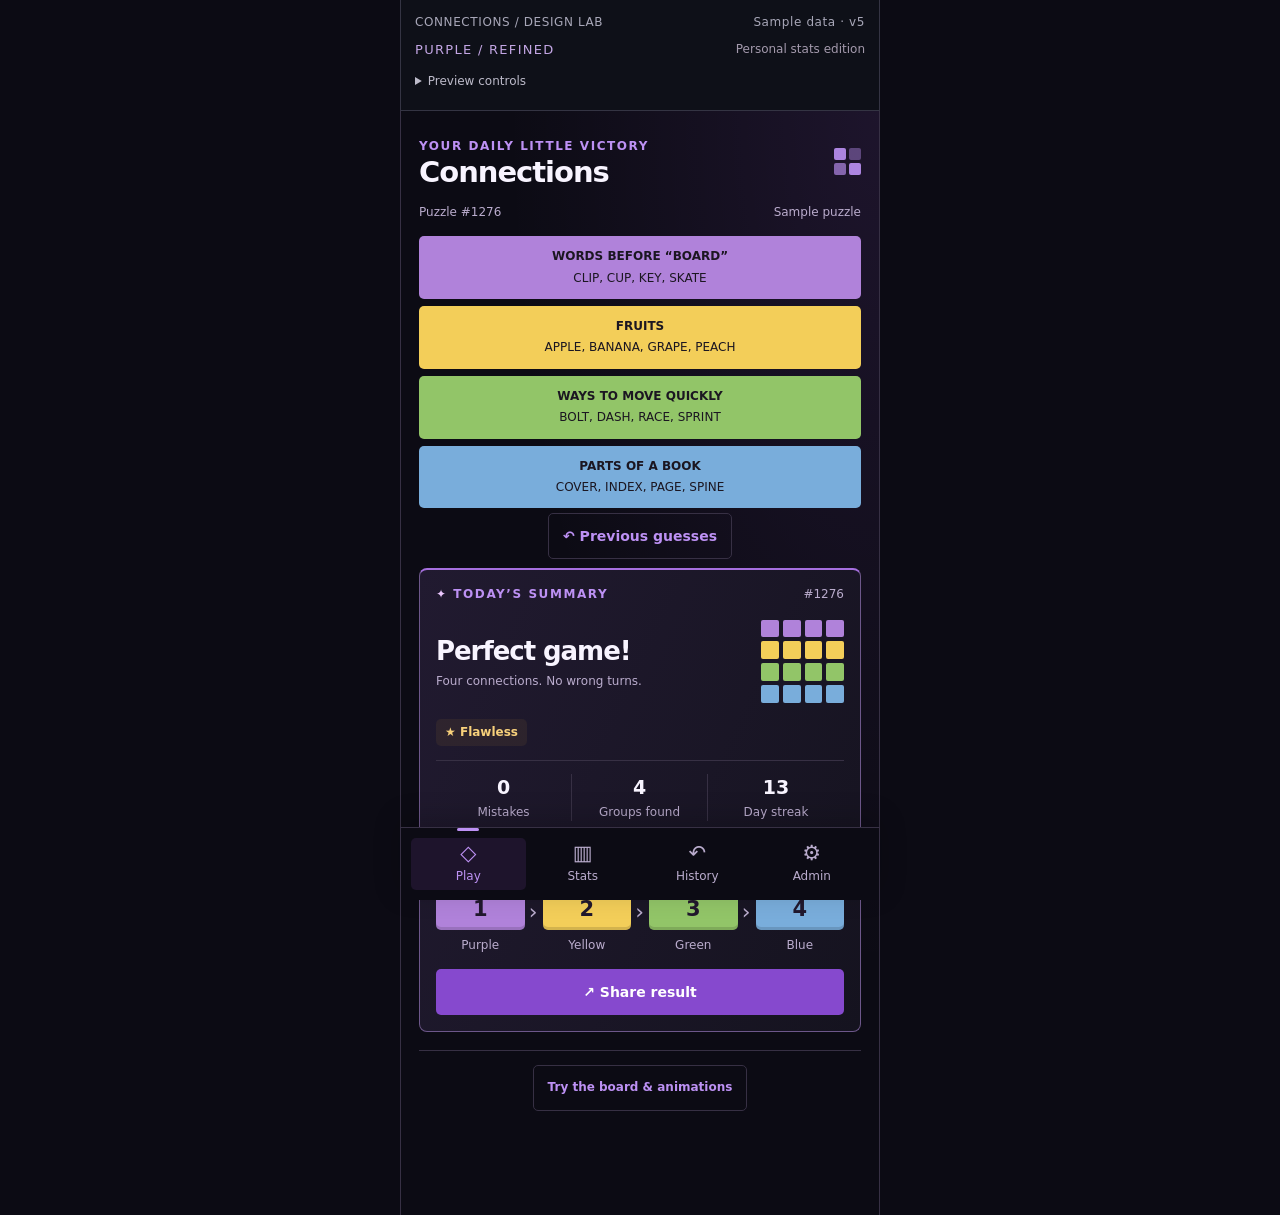
==== index.html @ a1d75364 "Simplify stats and refresh color order display" ====
<!doctype html>
<html lang="en">
<head>
<meta charset="utf-8">
<meta name="viewport" content="width=device-width, initial-scale=1, viewport-fit=cover">
<meta name="theme-color" content="#080914">
<meta name="robots" content="noindex,nofollow">
<title>Connections · Purple · Personal stats</title>
<link rel="stylesheet" href="directions.css?v=5">
<link rel="stylesheet" href="refined.css?v=5">
<link rel="stylesheet" href="color-order.css?v=5">
<script src="directions.js?v=5" defer></script>
</head>
<body data-theme="arcade">
<header class="preview-bar">
<div class="preview-caption"><span>CONNECTIONS / DESIGN LAB</span><span>Sample data · v5</span></div>
<div class="refinement-label">PURPLE / REFINED <span>Personal stats edition</span></div>
<details class="preview-controls"><summary>Preview controls</summary><div class="control-fields"><label>View as<select id="role"><option value="owner">Owner</option><option value="member">Member</option></select></label><label>Today’s state<select id="game-state"><option value="complete">Perfect finish</option><option value="unplayed">Not played</option><option value="playing">Try the board</option></select></label><button id="sound" aria-pressed="false">Sound off</button></div><p>Everything here is fictional. No real games are saved. Sound is optional; reduced-motion settings are respected.</p></details>
</header>
<main class="phone" id="app"></main>
<dialog id="details" aria-labelledby="dialog-title"><div class="dialog-head"><h2 id="dialog-title"></h2><button id="close-dialog" aria-label="Close dialog">✕</button></div><div id="dialog-content"></div></dialog>
<div id="notice" role="status" hidden></div>
<noscript>This clickable preview needs JavaScript enabled.</noscript>
</body>
</html>
---- directions.css ----
*{box-sizing:border-box}html{color-scheme:dark;background:#090b12}body{margin:0;--bg:#0c091b;--surface:#17112b;--raised:#21173a;--line:#3b2956;--text:#f8f4ff;--muted:#baaccd;--accent:#c08aff;--button:#9248e6;--ink:#fff;--wash:#b667ff1a;--radius:22px;--title:ui-rounded,'Trebuchet MS',system-ui,sans-serif;background:var(--bg);color:var(--text);font:16px/1.45 system-ui,-apple-system,sans-serif}
body[data-theme=clubhouse]{--bg:#071b23;--surface:#102c35;--raised:#173c44;--line:#295059;--text:#edfff9;--muted:#a2c6c9;--accent:#62e8d0;--button:#62e8d0;--ink:#05251f;--wash:#62e8d016;--radius:16px}
body[data-theme=afterhours]{--bg:#171612;--surface:#22211c;--raised:#2b2922;--line:#494337;--text:#f6f0e1;--muted:#beb5a2;--accent:#f2bf64;--button:#f2bf64;--ink:#241b0b;--wash:#f2bf6410;--radius:8px;--title:Georgia,'Times New Roman',serif}
button,select,textarea,input{font:inherit}button,select{touch-action:manipulation}button{cursor:pointer;color:inherit}button:disabled{opacity:.4;cursor:default}button:focus-visible,a:focus-visible,select:focus-visible,summary:focus-visible{outline:3px solid var(--accent);outline-offset:3px}h1,h2,h3,p{margin:0}svg.icon{width:20px;height:20px;fill:none;stroke:currentColor;stroke-width:1.7;stroke-linecap:round;stroke-linejoin:round;vertical-align:middle;flex-shrink:0}.muted{color:var(--muted)}.tiny{font-size:12px}.eyebrow{font-size:12px;font-weight:650;letter-spacing:.13em;text-transform:uppercase;color:var(--accent)}
.preview-bar{max-width:480px;padding:14px 14px 12px;margin:auto;background:#0e1018;color:#eae8f2;border-bottom:1px solid #343443}.preview-caption{display:flex;justify-content:space-between;gap:8px;font-size:10px;letter-spacing:.05em;color:#a8a7b8;margin-bottom:10px}.design-picker{display:grid;grid-template-columns:repeat(3,1fr);gap:5px}.design-picker button{display:flex;align-items:center;justify-content:center;gap:6px;border:1px solid #373746;background:#191923;border-radius:9px;min-height:48px;padding:6px;font-size:11px;line-height:1.25;color:#ceccd9}.design-picker button span{font-size:17px;font-weight:700}.design-picker button[aria-pressed=true]{background:var(--wash);border-color:var(--accent);color:var(--accent)}.preview-controls{margin-top:8px;font-size:12px;color:#bdbbca}.preview-controls summary{min-height:30px;cursor:pointer;padding:5px 0}.control-fields{display:flex;flex-wrap:wrap;align-items:end;gap:8px;padding:6px 0}.control-fields label{flex:1;min-width:125px}.control-fields select{display:block;width:100%;margin-top:4px}.control-fields select,.control-fields button{font-size:16px;background:#191923;color:#eae8f2;border:1px solid #444354;padding:8px;border-radius:8px;min-height:44px}.preview-controls p{margin:8px 0;font-size:12px}
.phone{max-width:480px;min-height:calc(100svh - 145px);margin:auto;padding:22px 18px calc(104px + env(safe-area-inset-bottom));background:radial-gradient(ellipse at top right,var(--wash),transparent 55%);position:relative}.app-header{display:flex;align-items:center;justify-content:space-between;gap:12px;margin-bottom:22px}.app-header h1{font-family:var(--title);font-size:31px;line-height:1.15;font-weight:750;letter-spacing:-.04em}.app-header .eyebrow{margin-bottom:6px}.edition{width:38px;height:38px;display:grid;grid-template-columns:repeat(2,1fr);gap:4px;transform:rotate(-8deg)}.edition i{border-radius:5px;background:var(--accent);opacity:.9}.edition i:nth-child(2){opacity:.4}.edition i:nth-child(3){opacity:.65}.context-line{display:flex;align-items:center;justify-content:space-between;font-size:12px;color:var(--muted);margin:-8px 0 15px}.context-line b{font-weight:500;color:var(--accent)}
.bottom{position:fixed;z-index:5;bottom:0;left:50%;transform:translateX(-50%);width:min(480px,100%);display:grid;grid-template-columns:repeat(4,1fr);padding:10px 10px calc(10px + env(safe-area-inset-bottom));border-top:1px solid var(--line);background:var(--bg);box-shadow:0 -8px 28px #0003}.nav-item{display:flex;flex-direction:column;align-items:center;justify-content:center;gap:4px;min-height:52px;border:0;border-radius:14px;background:transparent;color:var(--muted);font-size:12px}.nav-item.active{background:var(--wash);color:var(--accent)}.nav-item.active::before{content:'';height:3px;width:22px;position:absolute;top:0;border-radius:8px;background:var(--accent)}
.tabs{display:flex;gap:4px;padding:4px;border:1px solid var(--line);border-radius:14px;background:var(--surface);margin-bottom:20px}.tabs button{flex:1;min-width:0;border:0;border-radius:10px;background:transparent;color:var(--muted);font-size:12px;padding:10px 3px;min-height:44px;white-space:nowrap}.tabs button.active{background:var(--button);color:var(--ink);font-weight:650}.panel{background:var(--surface);border:1px solid var(--line);border-radius:var(--radius);padding:16px;margin-bottom:14px}.section-head{display:flex;align-items:center;justify-content:space-between;gap:10px;margin:24px 0 12px}.section-head h2{font-size:14px;font-weight:650}.section-head small{font-size:12px;color:var(--muted)}.button{display:inline-flex;align-items:center;justify-content:center;gap:8px;min-height:46px;padding:10px 14px;border:1px solid var(--line);border-radius:12px;background:var(--raised);color:var(--text);font-size:14px;font-weight:600}.button.primary{background:var(--button);color:var(--ink);border-color:transparent}.button.quiet{background:transparent;color:var(--accent)}.full{width:100%}.actions{display:flex;gap:8px;margin-top:15px}.actions>*{flex:1}.badge{display:inline-flex;align-items:center;gap:5px;font-size:12px;font-weight:600;line-height:1.3;color:var(--accent);background:var(--wash);padding:6px 9px;border-radius:8px}.badge.gold{color:#f8d17b;background:#d5a63314}.row{display:flex;align-items:center;justify-content:space-between;gap:10px}
.summary{position:relative;overflow:hidden;border-color:color-mix(in srgb,var(--accent) 40%,var(--line));background:linear-gradient(135deg,var(--raised),var(--surface));box-shadow:0 6px 28px #0002}.summary-head{display:flex;justify-content:space-between;align-items:center;margin-bottom:16px}.summary-head small{font-size:12px;color:var(--muted)}.summary-core{display:grid;grid-template-columns:1fr auto;gap:12px;align-items:center}.result-copy h2{font-family:var(--title);font-size:30px;line-height:1.15;letter-spacing:-.04em;margin:5px 0 6px}.result-copy p{font-size:12px;color:var(--muted)}.result-icon{display:inline-flex;gap:5px;color:#f6d371;font-size:16px;letter-spacing:3px}.result-grid{display:grid;grid-template-columns:repeat(4,1fr);gap:4px;width:83px;flex:none}.result-grid i{display:block;aspect-ratio:1;border-radius:4px}.y{background:#f3ce59}.g{background:#92c568}.b{background:#79addb}.p{background:#b082da}.achievement-row{display:flex;gap:6px;flex-wrap:wrap;margin-top:16px}.daily-metrics{display:grid;grid-template-columns:repeat(3,1fr);border-top:1px solid var(--line);padding-top:13px;margin-top:14px}.daily-metrics>div{text-align:center;border-right:1px solid var(--line)}.daily-metrics>div:last-child{border:0}.daily-metrics strong{display:block;font-size:20px;font-weight:700;font-variant-numeric:tabular-nums}.daily-metrics small{display:block;color:var(--muted);font-size:12px;margin-top:2px}.xp-strip{border-top:1px solid var(--line);margin-top:14px;padding-top:12px;font-size:12px}.xp-strip .row span{color:var(--muted)}.xp-track{height:5px;border-radius:4px;margin-top:8px;background:var(--line);overflow:hidden}.xp-track i{height:100%;display:block;background:var(--accent);width:68%;border-radius:4px}.xp-info{border:0;background:transparent;color:var(--accent);padding:0;min-height:28px;font:inherit}
.solved{display:grid;gap:7px}.solved-bar{border-radius:12px;text-align:center;color:#1b1621;min-height:66px;padding:12px 8px;display:flex;flex-direction:column;justify-content:center;gap:4px}.solved-bar strong{font-size:12px;font-weight:750}.solved-bar span{font-size:12px}.previous{display:flex;align-items:center;justify-content:center;gap:7px;margin:5px auto 9px;min-height:44px;background:transparent;border:0;color:var(--accent);font-size:14px;font-weight:600}.empty-summary{text-align:center;padding:25px 16px}.empty-summary h2{font-family:var(--title);font-size:27px;margin:10px 0}.empty-summary p{color:var(--muted);font-size:14px;margin-bottom:16px}
.stat-grid{display:grid;grid-template-columns:repeat(3,1fr);gap:8px}.stat{min-width:0;padding:14px 8px;background:var(--surface);border:1px solid var(--line);border-radius:14px;text-align:center}.stat .stat-symbol{display:block;font-size:19px;margin-bottom:8px;color:var(--accent)}.stat strong{display:block;font-size:25px;font-weight:700;letter-spacing:-.04em;font-variant-numeric:tabular-nums}.stat small{font-size:12px;color:var(--muted);display:block;margin-top:4px}.record-card{display:flex;align-items:center;gap:12px}.record-mark{font-size:28px;color:#f3ce59}.record-card strong{font-size:15px;display:block}.record-card p{color:var(--muted);font-size:12px;margin-top:3px}.tendency-row{display:grid;grid-template-columns:70px 1fr 36px;align-items:center;gap:10px;font-size:12px;padding:6px 0}.bar-track{height:8px;border-radius:6px;background:var(--raised);overflow:hidden}.bar-track i{display:block;height:100%;border-radius:6px}.tendency-row b{text-align:right;font-weight:500}.color-dot{display:inline-block;width:8px;height:8px;border-radius:2px;margin-right:6px}.performance{display:flex;justify-content:space-between;gap:5px}.performance i{font-style:normal;background:var(--wash);color:var(--accent);width:24px;height:24px;border-radius:50%;display:grid;place-items:center;font-size:12px}.performance .loss{color:#f49788;background:#f4978812}
.field-label{display:block;font-size:12px;color:var(--muted);margin-bottom:7px}.select{min-height:46px;font-size:16px;width:100%;padding:9px;border:1px solid var(--line);border-radius:10px;background:var(--raised);color:var(--text)}.duel{display:grid;grid-template-columns:1fr 28px 1fr;align-items:center;text-align:center;gap:6px;margin:20px 0}.duel>div{min-width:0}.duel .name{display:block;font-family:var(--title);font-size:23px;font-weight:700;margin-top:8px;overflow-wrap:anywhere}.duel small{color:var(--muted);font-size:12px}.duel .vs{color:var(--accent);font-size:11px;letter-spacing:.08em}.duel .big{display:block;font-size:34px;line-height:1.2;letter-spacing:-.04em;font-weight:750;margin-top:12px}.comparison-row{display:grid;grid-template-columns:1fr 1.4fr 1fr;align-items:center;border-bottom:1px solid var(--line);padding:15px 4px;text-align:center}.comparison-row:last-child{border-bottom:0}.comparison-row span{font-size:12px;color:var(--muted)}.comparison-row b{font-size:17px;font-variant-numeric:tabular-nums}.comparison-row b.best{color:var(--accent)}.segment{display:flex;background:var(--bg);border:1px solid var(--line);border-radius:10px;padding:3px;gap:3px}.segment button{flex:1;min-height:42px;border:0;border-radius:7px;background:transparent;color:var(--muted);font-size:12px}.segment button.active{background:var(--raised);color:var(--accent)}.footnote{font-size:12px;color:var(--muted);line-height:1.5;margin-top:10px}
.ranking-label{display:flex;justify-content:space-between;padding:12px 4px 8px;color:var(--muted);font-size:11px;text-transform:uppercase;letter-spacing:.1em}.rank-row{display:grid;grid-template-columns:30px 1fr auto;align-items:center;gap:10px;padding:17px 10px;border-bottom:1px solid var(--line)}.rank-row:last-child{border-bottom:0}.rank-row.you{background:var(--wash);border-radius:10px}.rank-number{color:var(--muted);font-size:17px}.rank-row:first-child .rank-number{color:#f3ce59}.rank-row strong{font-size:16px}.rank-row small{display:block;color:var(--muted);font-size:12px;margin-top:3px}.rank-value{font-size:23px!important;font-variant-numeric:tabular-nums}.ranking{padding:0;overflow:hidden}.you-label{font-size:10px;background:var(--wash);padding:3px 5px;color:var(--accent);border-radius:4px;margin-left:5px}.search{width:100%;min-height:44px;margin:12px 0;padding:10px 12px;border:1px solid var(--line);border-radius:10px;background:var(--surface);color:var(--text);font-size:16px}.history-row{width:100%;display:flex;gap:12px;align-items:center;background:transparent;border:0;border-bottom:1px solid var(--line);padding:15px 0;text-align:left}.history-row:last-child{border-bottom:0}.day{flex-shrink:0;width:31px;text-align:center;color:var(--muted);font-size:10px}.day b{display:block;color:var(--text);font-size:20px}.history-copy{flex:1;min-width:0}.history-copy strong{display:block;font-size:15px}.history-copy small{display:block;font-size:12px;color:var(--muted);margin-top:3px}.result-grid.mini{width:37px;gap:2px}.result-grid.mini i{border-radius:1px}.admin-item{display:flex;align-items:center;gap:12px;width:100%;min-height:77px;text-align:left;background:none;border:0;border-bottom:1px solid var(--line);padding:12px 0}.admin-item:last-child{border-bottom:0}.admin-symbol{width:40px;height:40px;display:grid;place-items:center;background:var(--wash);color:var(--accent);border-radius:12px;flex-shrink:0}.admin-item strong{font-size:15px;display:block}.admin-item small{font-size:12px;color:var(--muted);display:block;margin-top:3px}.admin-copy{flex:1}
.board{display:grid;grid-template-columns:repeat(4,1fr);gap:7px;margin:9px 0 18px}.tile{display:flex;align-items:center;justify-content:center;min-width:0;height:72px;font-size:12px;font-weight:650;padding:4px;border:1px solid var(--line);background:var(--raised);color:var(--text);border-radius:11px;transition:background .15s,transform .15s;position:relative;z-index:1}.tile.selected{background:var(--button);color:var(--ink);border-color:var(--accent);transform:translateY(-2px);box-shadow:0 4px 14px var(--wash)}.mistakes{display:flex;gap:8px;justify-content:center;align-items:center;color:var(--muted);font-size:12px;margin:12px 0}.mistakes i{width:10px;height:10px;border-radius:50%;background:var(--accent)}.mistakes i.used{background:transparent;border:1px solid var(--muted)}.board-status{text-align:center;min-height:25px;font-size:13px;color:var(--accent);margin:8px 0}.board-tools{display:flex;gap:7px}.board-tools .button{flex:1;padding-inline:6px;font-size:12px}.motion-helper{margin-top:18px;padding-top:14px;border-top:1px solid var(--line);text-align:center}.motion-helper .button{font-size:12px}.burst{position:fixed;left:50%;top:35%;pointer-events:none;z-index:20}.burst i{position:absolute;width:6px;height:10px;border-radius:2px;animation:confetti .8s ease-out forwards;background:var(--accent)}@keyframes confetti{to{transform:translate(var(--dx),var(--dy)) rotate(var(--rot));opacity:0}}
dialog{color:var(--text);background:var(--surface);border:1px solid var(--line);border-radius:var(--radius);padding:22px;width:calc(100% - 28px);max-width:440px;max-height:85svh;overflow:auto}dialog::backdrop{background:#03030bc9;backdrop-filter:blur(7px)}.dialog-head{display:flex;align-items:start;justify-content:space-between;gap:10px;margin-bottom:16px}.dialog-head h2{font-family:var(--title);font-size:24px;line-height:1.2}#close-dialog{min-width:44px;min-height:44px;border:1px solid var(--line);border-radius:50%;color:var(--muted);background:var(--raised);margin-top:-8px;margin-right:-8px}dialog p{font-size:14px;color:var(--muted);margin:12px 0}dialog textarea{width:100%;min-height:160px;color:var(--text);background:var(--bg);border:1px solid var(--line);border-radius:10px;padding:12px;font-size:16px}dialog .guess-row{padding:12px;border-radius:10px;margin:7px 0;color:#191521;text-align:center;font-size:12px}dialog .check-row{display:flex;align-items:center;gap:12px;min-height:48px;border-bottom:1px solid var(--line)}dialog input[type=checkbox]{accent-color:var(--button);width:20px;height:20px}#notice{position:fixed;z-index:30;bottom:110px;left:50%;transform:translateX(-50%);width:max-content;max-width:90vw;border:1px solid var(--line);border-radius:12px;padding:12px 16px;color:var(--text);background:var(--raised);font-size:14px;box-shadow:0 8px 28px #0006}
/* Purple Arcade: expressive achievement cards and purple light. */
body[data-theme=arcade] .summary::before{content:'';position:absolute;right:-40px;top:-60px;width:160px;height:160px;background:radial-gradient(circle,#ad61ff2a,transparent 70%);pointer-events:none}body[data-theme=arcade] .button.primary{box-shadow:0 4px 20px #a050ed2b}body[data-theme=arcade] .summary-head .eyebrow::before{content:'✦ ';color:#ecc7ff}body[data-theme=arcade] .record-card{border-color:#8653b5}
/* Electric Clubhouse: scoreboards, a leading result mosaic, joined metric tiles. */
body[data-theme=clubhouse] .app-header h1{font-weight:800;letter-spacing:-.055em}body[data-theme=clubhouse] .edition{transform:rotate(0);gap:3px}body[data-theme=clubhouse] .summary-core{grid-template-columns:auto 1fr}body[data-theme=clubhouse] .summary-core .result-grid{grid-column:1;grid-row:1;width:75px;margin-right:4px}body[data-theme=clubhouse] .result-copy{grid-column:2;grid-row:1}body[data-theme=clubhouse] .result-icon{display:none}body[data-theme=clubhouse] .summary{border-top:4px solid var(--accent);background:var(--surface)}body[data-theme=clubhouse] .result-copy h2{font-size:29px}body[data-theme=clubhouse] .daily-metrics{background:var(--bg);padding:13px 3px;border:0;border-radius:10px}body[data-theme=clubhouse] .stat-grid{gap:0;background:var(--surface);border:1px solid var(--line);border-radius:16px;overflow:hidden}body[data-theme=clubhouse] .stat{border:0;border-radius:0;border-right:1px solid var(--line);border-bottom:1px solid var(--line);padding:14px 5px}body[data-theme=clubhouse] .stat:nth-child(3n){border-right:0}body[data-theme=clubhouse] .stat:nth-child(n+4){border-bottom:0}body[data-theme=clubhouse] .stat-symbol{font-size:15px;margin-bottom:5px}body[data-theme=clubhouse] .record-card{border:0;border-left:4px solid var(--accent);border-radius:4px 16px 16px 4px}body[data-theme=clubhouse] .rank-row:first-child{background:#62e8d008}body[data-theme=clubhouse] .solved-bar{border-radius:7px}
/* After Hours: evening scorecards, serif headings and compact statistic ledgers. */
body[data-theme=afterhours] .app-header{border-bottom:1px solid var(--line);padding-bottom:16px}body[data-theme=afterhours] .app-header h1{font-size:35px;font-weight:400;letter-spacing:-.03em}body[data-theme=afterhours] .edition{transform:none;gap:5px;width:29px;height:29px}body[data-theme=afterhours] .edition i{border-radius:1px}body[data-theme=afterhours] .summary{background:var(--surface);border-top:3px double var(--accent);border-bottom:3px double var(--line);box-shadow:none}body[data-theme=afterhours] .result-copy h2{font-size:33px;font-weight:400}body[data-theme=afterhours] .result-icon{font-size:12px}body[data-theme=afterhours] .badge{border-radius:3px;padding:5px 7px}body[data-theme=afterhours] .tabs{background:none;border:0;border-bottom:1px solid var(--line);border-radius:0;padding:0;gap:0}body[data-theme=afterhours] .tabs button{border-radius:0;color:var(--muted)}body[data-theme=afterhours] .tabs button.active{color:var(--accent);background:none;border-bottom:2px solid var(--accent)}body[data-theme=afterhours] .stat-grid{grid-template-columns:1fr;gap:0;border-top:1px solid var(--line)}body[data-theme=afterhours] .stat{display:flex;align-items:center;gap:10px;background:none;border:0;border-bottom:1px solid var(--line);border-radius:0;padding:11px 2px;text-align:left}body[data-theme=afterhours] .stat .stat-symbol{font-size:16px;width:24px;margin:0;order:0}body[data-theme=afterhours] .stat small{order:1;flex:1;margin:0;font-size:14px}body[data-theme=afterhours] .stat strong{order:2;font-size:24px;font-family:Georgia,serif;font-weight:400}body[data-theme=afterhours] .button{border-radius:5px}body[data-theme=afterhours] .nav-item{border-radius:4px}body[data-theme=afterhours] .solved-bar{border-radius:5px}body[data-theme=afterhours] .record-card{background:none;border:0;border-bottom:1px solid var(--line);padding:5px 0 17px;border-radius:0}body[data-theme=afterhours] .section-head h2{font-family:Georgia,serif;font-size:20px;font-weight:400}body[data-theme=afterhours] .tile{border-radius:5px}body[data-theme=afterhours] .rank-value{font-family:Georgia,serif;font-weight:400}
@media(min-width:520px){.phone{border-left:1px solid var(--line);border-right:1px solid var(--line)}.preview-bar{border:1px solid #343443;border-top:0}.bottom{border-left:1px solid var(--line);border-right:1px solid var(--line)}}
@media(max-width:350px){.phone{padding-inline:12px}.preview-bar{padding-inline:10px}.design-picker button{font-size:10px;gap:4px}.result-copy h2{font-size:25px}.result-grid{width:71px}.stat strong{font-size:22px}.tabs button{font-size:11px}.badge{font-size:11px}.duel .big{font-size:29px}.tile{height:65px;font-size:11px}}
.xp-info{display:flex;justify-content:space-between;align-items:center;gap:10px;margin-bottom:10px}.xp-info small{font-size:10px;text-align:right}.summary>.button{margin-top:14px}.nav-item>span{font-size:21px;line-height:1}.panel,.stat-grid,.solved,.record-card{animation:arrive .28s ease-out}.button:active,.nav-item:active{transform:scale(.97)}.guess-row p{color:inherit}button{transition:background .18s,color .18s,transform .18s}@keyframes arrive{from{opacity:.5;transform:translateY(6px)}to{opacity:1;transform:translateY(0)}}
@media(prefers-reduced-motion:reduce){*,*::before,*::after{animation:none!important;transition:none!important;scroll-behavior:auto!important}.burst{display:none}}
---- refined.css ----
/* Purple refinement: precise edges, compact typography and record-led detail. */
body[data-theme=arcade]{--radius:8px;--bg:#0c0b14;--surface:#15131f;--raised:#201b2e;--line:#373044;--accent:#bd91f4;--button:#8649ce;--title:system-ui,-apple-system,BlinkMacSystemFont,"Segoe UI",sans-serif}
.refinement-label{font-size:13px;letter-spacing:.1em;display:flex;justify-content:space-between;gap:12px;color:#c3a6e4}.refinement-label span{font-size:12px;color:#a49aad;letter-spacing:0}.preview-caption{font-size:12px}.app-header h1{font-size:29px;letter-spacing:-.035em}.app-header .eyebrow{font-size:12px}.edition{transform:none;width:27px;height:27px;gap:3px}.edition i{border-radius:2px}.button,.nav-item,.tile,.stat,.badge,.tabs,.tabs button{border-radius:5px}.button.primary{box-shadow:none!important}.panel.summary{background:linear-gradient(115deg,#211a30,#15131f);border-top:2px solid #a66fdf;box-shadow:none}.summary::before{display:none}.summary-core .result-copy h2{font-size:26px;font-weight:650}.result-icon{display:none}.result-grid i{border-radius:2px}.solved-bar{border-radius:5px;min-height:60px}.daily-metrics strong{font-size:19px}.stat-grid{gap:7px}.stat{padding:12px 5px}.stat strong{font-size:25px}.stat small{font-size:12px}.section-head h2{font-size:16px}.tabs button{font-size:12px}.title-badge{border:1px solid #664880;min-height:36px;cursor:pointer}.insight{border-left:2px solid #8052a7;background:#b185d507;padding:11px 13px;margin:12px 0}.insight>span{font-size:11px;letter-spacing:.09em;color:var(--accent);font-weight:650}.insight p{font-size:14px;line-height:1.55;color:#d7cede;margin:5px 0 0}.achievement-list{display:grid;gap:9px}.achievement-card{display:grid;grid-template-columns:23px 1fr auto;align-items:center;gap:10px;text-align:left;width:100%;padding:15px 12px;background:var(--surface);border:1px solid var(--line);border-radius:6px;color:var(--text);min-height:112px}.achievement-card.held{border-left:3px solid #a975e0;background:linear-gradient(100deg,#251c33,#15131f)}.record-index{align-self:start;color:#82738f;font-size:12px;font-variant-numeric:tabular-nums;padding-top:3px}.achievement-copy>strong{display:block;font-size:16px;font-weight:600}.achievement-copy>small{display:block;font-size:12px;color:var(--muted);line-height:1.4;margin:5px 0 8px}.holder{font-size:13px;color:var(--accent)}.achievement-value{font-size:27px;font-weight:550;font-variant-numeric:tabular-nums;text-align:right}.achievement-value small{display:block;font-size:12px;color:var(--muted);font-weight:400}.footnote{font-size:12px;line-height:1.55;margin-bottom:16px}.achievement-card:hover{border-color:#9168b5}.achievement-card:focus-visible,.title-badge:focus-visible{outline:2px solid var(--accent);outline-offset:3px}@media(max-width:350px){.achievement-card{padding:12px 9px;gap:7px;grid-template-columns:18px 1fr auto}.achievement-copy>strong{font-size:15px}.refinement-label{flex-direction:column;gap:4px}}
---- color-order.css ----
.solve-trail{border-top:1px solid var(--line);margin-top:16px;padding-top:14px}.trail-label{font-size:12px;color:var(--muted)}.trail-steps{display:flex;gap:18px;margin-top:12px}.trail-step{flex:1;min-width:0;text-align:center;position:relative}.trail-step:not(:last-child)::after{content:'›';position:absolute;right:-13px;top:9px;color:var(--muted);font-size:22px}.trail-tile{display:grid;place-items:center;height:43px;border-radius:5px;color:#21182d;font-size:21px;font-weight:700;box-shadow:inset 0 -3px #0002;animation:tile-arrive .35s backwards;animation-delay:calc(var(--step)*70ms)}.trail-step small{display:block;font-size:12px;margin-top:7px;color:var(--muted)}.first-colors{display:grid;grid-template-columns:repeat(4,1fr);gap:8px}.first-color{padding:12px 7px;border-radius:6px;color:#21182d;box-shadow:inset 0 -4px #0002;text-align:center}.color-caption{font-size:12px;font-weight:650}.first-color strong{display:block;font-size:26px;margin:8px 0 2px}.first-color small{font-size:11px}.mini-squares{display:flex;gap:3px;justify-content:center;margin-top:13px}.mini-squares i{width:9px;height:9px;background:#21182d40;border-radius:2px}@keyframes tile-arrive{from{opacity:0;transform:translateY(7px) rotate(-5deg)}to{opacity:1;transform:none}}@media(prefers-reduced-motion:reduce){.trail-tile{animation:none}}
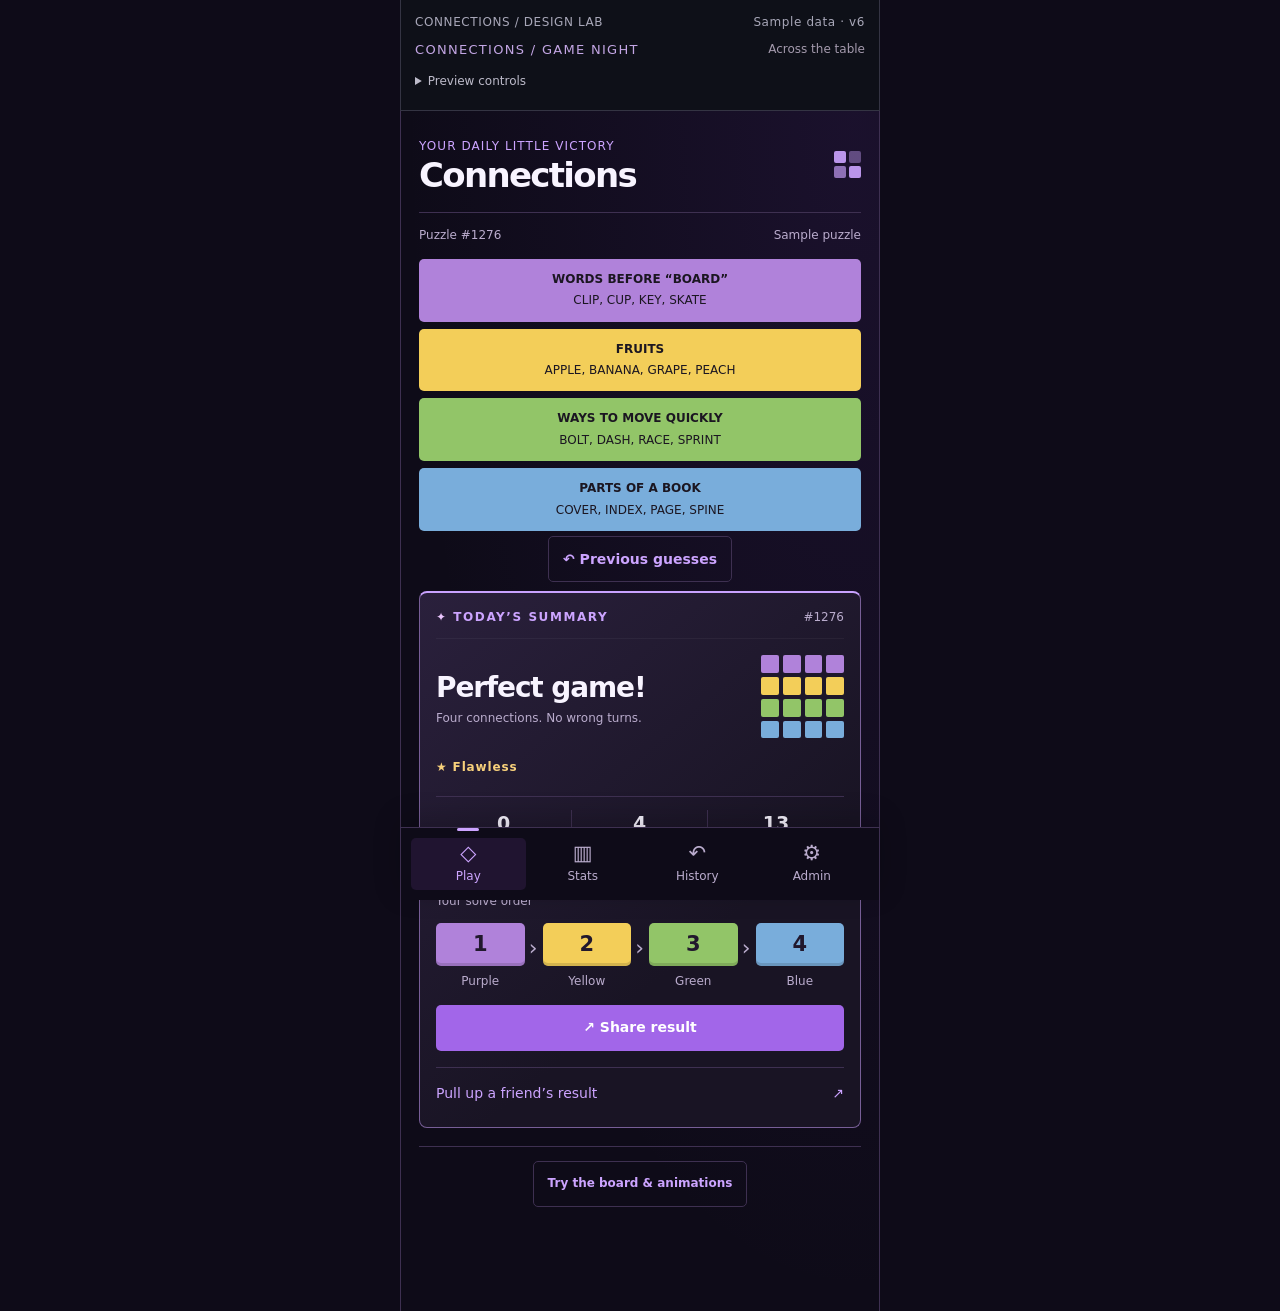
==== commit cecd9a89: "Add game-night daily and all-time comparison preview" ====
--- a/index.html
+++ b/index.html
@@ -6,15 +6,16 @@
 <meta name="theme-color" content="#080914">
 <meta name="robots" content="noindex,nofollow">
 <title>Connections · Purple · Personal stats</title>
-<link rel="stylesheet" href="directions.css?v=5">
-<link rel="stylesheet" href="refined.css?v=5">
-<link rel="stylesheet" href="color-order.css?v=5">
-<script src="directions.js?v=5" defer></script>
+<link rel="stylesheet" href="directions.css?v=6">
+<link rel="stylesheet" href="refined.css?v=6">
+<link rel="stylesheet" href="color-order.css?v=6">
+<link rel="stylesheet" href="game-night.css?v=6">
+<script src="directions.js?v=6" defer></script>
 </head>
 <body data-theme="arcade">
 <header class="preview-bar">
-<div class="preview-caption"><span>CONNECTIONS / DESIGN LAB</span><span>Sample data · v5</span></div>
-<div class="refinement-label">PURPLE / REFINED <span>Personal stats edition</span></div>
+<div class="preview-caption"><span>CONNECTIONS / DESIGN LAB</span><span>Sample data · v6</span></div>
+<div class="refinement-label">CONNECTIONS / GAME NIGHT <span>Across the table</span></div>
 <details class="preview-controls"><summary>Preview controls</summary><div class="control-fields"><label>View as<select id="role"><option value="owner">Owner</option><option value="member">Member</option></select></label><label>Today’s state<select id="game-state"><option value="complete">Perfect finish</option><option value="unplayed">Not played</option><option value="playing">Try the board</option></select></label><button id="sound" aria-pressed="false">Sound off</button></div><p>Everything here is fictional. No real games are saved. Sound is optional; reduced-motion settings are respected.</p></details>
 </header>
 <main class="phone" id="app"></main>
--- a/game-night.css
+++ b/game-night.css
@@ -0,0 +1 @@
+body[data-theme=arcade]{--bg:#0e0b18;--surface:#191424;--raised:#241b33;--line:#3e3051;--accent:#cca4ff;--button:#a266e9}.phone{background:radial-gradient(ellipse at 95% 0,#733abd20,transparent 450px)}.app-header{padding-bottom:16px;border-bottom:1px solid var(--line)}.app-header h1{font-size:34px;font-weight:700;letter-spacing:-.05em}.app-header .eyebrow{letter-spacing:.09em;font-weight:500}.summary-head{border-bottom:1px solid #ffffff0b;padding-bottom:12px}.panel.summary{border-top:2px solid #c9a2ff;background:linear-gradient(140deg,#2a203c,#191424 65%)}.result-copy h2{font-size:28px!important}.summary .badge.gold{background:transparent;padding-left:0;letter-spacing:.07em;font-size:12px}.stat-grid{gap:1px;border:1px solid var(--line);border-radius:6px;overflow:hidden;background:var(--line)}.stat{border:0;border-radius:0;background:var(--surface);padding:16px 4px}.stat-symbol{opacity:.65}.first-color{box-shadow:none;border-radius:5px}.compare-invite{width:100%;display:flex;justify-content:space-between;background:transparent;color:var(--accent);border:0;border-top:1px solid var(--line);padding:15px 0 0;margin-top:16px;font-size:14px;min-height:44px}.match-controls>label{display:block;color:var(--muted);font-size:13px;margin-bottom:8px}.match-controls .select{font-size:17px;font-weight:600;min-height:48px}.time-switch{display:grid;grid-template-columns:1fr 1fr;border:1px solid var(--line);padding:4px;gap:5px;margin:14px 0 22px;background:#0c0913;border-radius:7px}.time-switch button{border:0;background:transparent;color:var(--muted);padding:10px;text-align:left;border-radius:4px;min-height:60px;font-size:16px;font-weight:600}.time-switch small{display:block;font-size:12px;font-weight:400;margin-top:4px}.time-switch button.active{background:#c4a0f4;color:#21132f}.match-caption{display:flex;justify-content:space-between;align-items:center;margin:0 0 12px;gap:10px}.match-caption span{font-size:10px;letter-spacing:.1em;color:var(--accent)}.match-caption strong{font-size:13px;font-weight:500;color:var(--muted)}.match-board{display:grid;grid-template-columns:1fr 1fr;gap:10px}.player-slip{min-width:0;padding:15px 12px;background:#1d1925;border:1px solid var(--line);border-top:3px solid #716779;border-radius:5px;animation:score-enter .35s ease-out}.player-slip.is-you{background:linear-gradient(160deg,#322443,#191424 55%);border-top-color:#c4a0f4}.slip-name small{font-size:10px;letter-spacing:.13em;color:var(--muted)}.slip-name h2{font-size:22px;font-weight:600;letter-spacing:-.03em;margin:5px 0 15px;overflow-wrap:anywhere}.result-stamp{display:inline-block;text-transform:uppercase;font-size:11px;letter-spacing:.08em;color:#cceb9e;border:1px solid #cceb9e40;border-radius:2px;padding:4px 6px}.result-stamp.unfinished{color:#eeb5b6;border-color:#eeb5b640}.duel-mosaic{min-height:151px;margin:18px 0 8px;display:flex;flex-direction:column;gap:4px}.duel-mosaic>div{display:grid;grid-template-columns:repeat(4,1fr);gap:4px}.duel-mosaic i{height:21px;border-radius:2px}.slip-stat{border-top:1px solid var(--line);padding:10px 0;display:flex;gap:5px;align-items:baseline}.slip-stat strong{font-size:23px;font-weight:550}.slip-stat span{color:var(--muted);font-size:12px}.slip-order{border-top:1px dashed #655272;padding-top:13px;margin-top:4px}.slip-order>small{font-size:12px;color:var(--muted)}.order-ribbon{display:flex;gap:4px;margin-top:9px}.order-ribbon>span{display:grid;place-items:center;width:25px;height:25px;border-radius:3px;color:#231830;font-size:12px;font-weight:700}.order-ribbon .no-order{color:var(--muted)}.awaiting{min-height:325px;display:flex;flex-direction:column;justify-content:center;align-items:flex-start}.awaiting>span{font-size:42px;color:var(--accent);letter-spacing:6px}.awaiting strong{font-size:17px;margin-top:8px}.awaiting p{color:var(--muted);font-size:13px;line-height:1.55;margin-top:12px}.match-footer{border-left:2px solid #b083e5;margin-top:16px;padding:4px 0 4px 14px}.match-footer>span{font-size:10px;letter-spacing:.13em;color:var(--accent)}.match-footer p{font-size:17px;margin:7px 0;line-height:1.4}.match-footer small,.sample-note{font-size:12px;color:var(--muted)}.sample-note{margin:20px 0}.lifetime-names{display:flex;justify-content:space-between;align-items:center;gap:12px;margin-bottom:22px}.lifetime-names strong{font-size:17px}.lifetime-names small{display:block;font-size:12px;color:var(--muted);font-weight:400;margin-top:4px}.lifetime-names>span{font-size:12px;color:var(--muted)}.lifetime .comparison-row{padding:18px 0}.comparison-row strong{font-size:23px;font-weight:600}.comparison-row>span{font-size:12px}.group-total{margin:25px 0}.group-total>strong{font-size:42px;font-weight:550}.group-total strong span{font-size:23px;color:var(--muted)}.group-total>small{display:block;font-size:12px;color:var(--muted)}.group-line{border-top:1px solid var(--line);padding:12px 0;font-size:14px}.group-line small{display:block;font-size:12px;color:var(--muted);margin-top:5px}@keyframes score-enter{from{opacity:.5;transform:translateY(8px)}to{opacity:1;transform:none}}@media(max-width:350px){.player-slip{padding:13px 9px}.slip-name h2{font-size:19px}.match-board{gap:7px}.order-ribbon{gap:3px}.order-ribbon>span{width:23px;height:23px}.slip-stat{flex-direction:column;gap:0}.match-caption span{font-size:9px}}@media(prefers-reduced-motion:reduce){.player-slip{animation:none}}
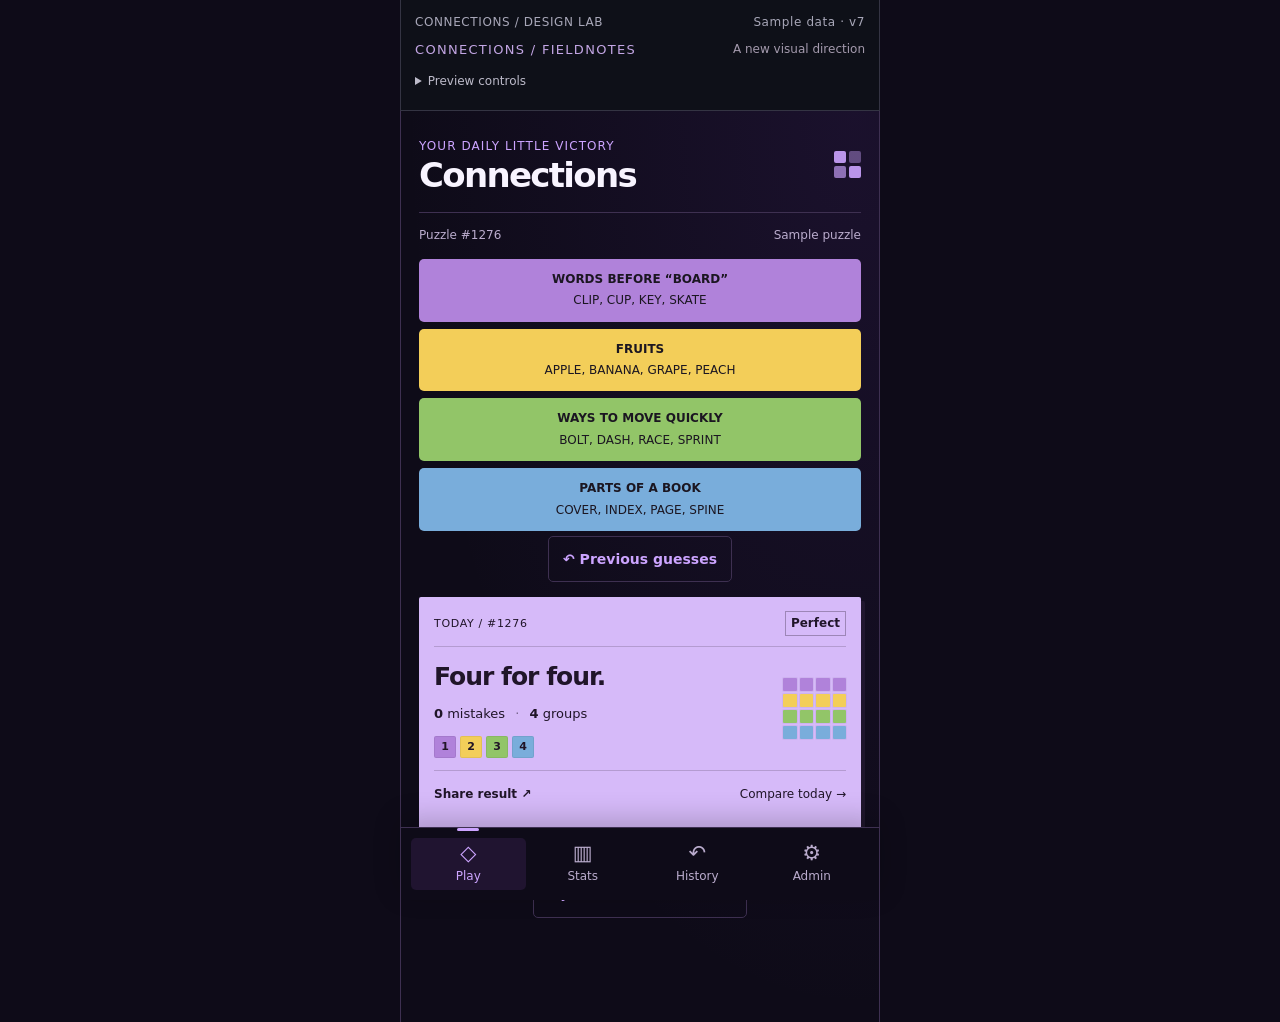
==== commit 410d42d5: "Create puzzle-journal design with derived stats and detailed guesses" ====
--- a/index.html
+++ b/index.html
@@ -6,16 +6,18 @@
 <meta name="theme-color" content="#080914">
 <meta name="robots" content="noindex,nofollow">
 <title>Connections · Purple · Personal stats</title>
-<link rel="stylesheet" href="directions.css?v=6">
-<link rel="stylesheet" href="refined.css?v=6">
-<link rel="stylesheet" href="color-order.css?v=6">
-<link rel="stylesheet" href="game-night.css?v=6">
-<script src="directions.js?v=6" defer></script>
+<link rel="stylesheet" href="directions.css?v=7">
+<link rel="stylesheet" href="refined.css?v=7">
+<link rel="stylesheet" href="color-order.css?v=7">
+<link rel="stylesheet" href="game-night.css?v=7">
+<link rel="stylesheet" href="fieldnotes.css?v=7">
+<script src="directions.js?v=7" defer></script>
+<script src="fieldnotes.js?v=7" defer></script>
 </head>
 <body data-theme="arcade">
 <header class="preview-bar">
-<div class="preview-caption"><span>CONNECTIONS / DESIGN LAB</span><span>Sample data · v6</span></div>
-<div class="refinement-label">CONNECTIONS / GAME NIGHT <span>Across the table</span></div>
+<div class="preview-caption"><span>CONNECTIONS / DESIGN LAB</span><span>Sample data · v7</span></div>
+<div class="refinement-label">CONNECTIONS / FIELDNOTES <span>A new visual direction</span></div>
 <details class="preview-controls"><summary>Preview controls</summary><div class="control-fields"><label>View as<select id="role"><option value="owner">Owner</option><option value="member">Member</option></select></label><label>Today’s state<select id="game-state"><option value="complete">Perfect finish</option><option value="unplayed">Not played</option><option value="playing">Try the board</option></select></label><button id="sound" aria-pressed="false">Sound off</button></div><p>Everything here is fictional. No real games are saved. Sound is optional; reduced-motion settings are respected.</p></details>
 </header>
 <main class="phone" id="app"></main>
--- a/fieldnotes.css
+++ b/fieldnotes.css
@@ -0,0 +1,2 @@
+/* Puzzle journal: editorial composition and data ink, not a stack of cards. */
+body:not([data-page=play]){--bg:#111015;--surface:#1b1920;--line:#39333f;--text:#f1ede7;--muted:#afa5b7;--accent:#c4a5f3;--button:#b28cde;background:#111015}body:not([data-page=play]) .phone{background:none;padding-top:23px}body:not([data-page=play]) .bottom{background:#111015f5;backdrop-filter:blur(16px)}.field-screen{font-family:Arial,Helvetica,sans-serif}.j-heading{margin:0 0 26px}.j-heading>span{font:11px ui-monospace,monospace;letter-spacing:.1em;color:#bfb0cd}.j-heading>div{display:flex;align-items:flex-end;justify-content:space-between;gap:10px;margin-top:15px}.j-heading h1{font-size:49px;line-height:.97;letter-spacing:-.065em;font-weight:750;margin:0}.j-heading small{font:12px ui-monospace,monospace;color:var(--muted);padding-bottom:4px}.field-screen .tabs{border:0;border-top:1px solid var(--line);border-bottom:1px solid var(--line);border-radius:0;background:transparent;padding:0;margin-bottom:23px;gap:20px}.field-screen .tabs button{background:none;color:var(--muted);text-align:left;border-radius:0;padding:14px 0;font-size:14px;flex:none}.field-screen .tabs button.active{color:var(--text);box-shadow:inset 0 -2px #c4a5f3}.j-today{background:#d6baf9;color:#201529;border-radius:2px;padding:14px 15px;margin:15px 0 28px;box-shadow:4px 4px 0 #563f6b33}.j-today-top{display:flex;align-items:center;justify-content:space-between;font-size:11px;letter-spacing:.06em;border-bottom:1px solid #20152930;padding-bottom:10px}.j-today-top strong{font-size:12px;border:1px solid #20152950;padding:3px 5px;letter-spacing:0}.j-today-body{display:grid;grid-template-columns:1fr auto;gap:12px;align-items:center;margin:12px 0}.j-today h2{font-size:25px;letter-spacing:-.04em;margin:0 0 9px;color:#201529}.j-today p{font-size:13px;margin:0 0 12px}.j-today p span{padding:0 6px;opacity:.5}.j-today .duel-mosaic{width:63px;min-height:0;margin:0;gap:3px}.j-today .duel-mosaic>div{gap:3px}.j-today .duel-mosaic i{height:13px;border-radius:1px;box-shadow:0 0 0 1px #2015290c}.j-today-actions{display:flex;justify-content:space-between;border-top:1px solid #20152930;padding-top:4px;gap:4px}.j-today-actions button{font-size:12px;color:#201529!important;border:0;background:none;min-height:40px;padding:7px 0;box-shadow:none;border-radius:0}.j-today.j-wait>span{font:12px ui-monospace,monospace;display:block;margin-bottom:18px}.j-order{display:flex;gap:4px}.j-order>span{width:22px;height:22px;display:grid;place-items:center;font-size:11px;font-weight:700;border-radius:2px;color:#211526;box-shadow:inset 0 0 0 1px #0001}.j-score{display:flex;justify-content:space-between;align-items:flex-end;border-bottom:1px solid var(--line);padding-bottom:17px;gap:10px}.j-score>div>span{font:11px ui-monospace,monospace;color:var(--muted);letter-spacing:.06em}.j-score strong{display:block;font-size:94px;line-height:1;letter-spacing:-.09em;margin-top:7px;font-weight:500}.j-score strong small{font-size:35px;letter-spacing:-.03em;color:#c4a5f3}.j-score p{font-size:14px;line-height:1.6;margin:0 0 5px;text-align:right}.j-score p b{font-weight:400;color:var(--muted)}.j-basics{display:grid;grid-template-columns:repeat(3,1fr);padding:17px 0;border-bottom:1px solid var(--line)}.j-basics>div{border-right:1px solid var(--line);padding:0 9px}.j-basics>div:first-child{padding-left:0}.j-basics>div:last-child{border:0}.j-basics strong{display:block;font-size:29px;font-weight:500;letter-spacing:-.03em}.j-basics span{display:block;color:var(--muted);font-size:12px;line-height:1.3;margin-top:4px}.j-section{display:flex;align-items:center;gap:10px;margin:31px 0 17px}.j-section>span{font:11px ui-monospace,monospace;color:#bfa1e0}.j-section h2{font-size:20px;font-weight:500;letter-spacing:-.025em;margin:0;flex:1}.j-section>button{border:1px solid #756482;border-radius:50%;width:28px;height:28px;flex:none;background:transparent;color:var(--muted)}.j-caption{font-size:12px;line-height:1.6;color:var(--muted);margin:0 0 16px}.j-hist{display:grid;grid-template-columns:repeat(5,1fr);gap:9px;align-items:end;padding-top:10px;border-bottom:1px solid var(--line)}.j-hist button{border:0;background:none;color:var(--text);padding:0;display:flex;flex-direction:column;align-items:stretch;justify-content:flex-end;text-align:center}.j-hist button>strong{font:14px ui-monospace,monospace;margin-bottom:8px;font-weight:500}.j-hist button>div{background:#b590df;transform-origin:bottom;animation:ink-rise .5s ease-out}.j-hist .hist-0{background:#d5ebb0}.j-hist .hist-1{background:#d1b7f2}.j-hist .hist-2{background:#aa80cc}.j-hist .hist-3{background:#76568e}.j-hist .hist-4{background:repeating-linear-gradient(135deg,#876976 0 3px,#382c34 3px 7px)}.j-hist button>span{font-size:10px;color:var(--muted);margin:10px 0 11px;white-space:nowrap}.j-matrix{display:grid;grid-template-columns:56px repeat(4,1fr);gap:5px;align-items:center}.j-matrix>small{text-align:center;color:var(--muted);font:11px ui-monospace,monospace;margin-bottom:3px}.matrix-name{font-size:12px}.j-matrix>button{height:43px;border:0;border-radius:2px;color:#1b1721;font-size:16px;font-weight:650;opacity:calc(.52 + var(--strength)*.48)}.j-matrix>button:hover{outline:2px solid #eee;opacity:1}.j-route{display:flex;align-items:center;justify-content:space-between;gap:10px;border-bottom:1px solid var(--line);padding:16px 0}.j-route>div>span{display:block;font:10px ui-monospace,monospace;letter-spacing:.05em;color:var(--muted);margin-bottom:8px}.j-route>strong{font-size:24px;font-weight:500;text-align:right}.j-route>strong small{display:block;font-size:11px;font-weight:400;color:var(--muted)}.j-ledger>div{display:flex;justify-content:space-between;gap:12px;border-bottom:1px solid var(--line);padding:14px 0}.j-ledger strong{font-size:15px;font-weight:500;display:block}.j-ledger small{display:block;color:var(--muted);font-size:12px;margin-top:5px;line-height:1.5}.j-ledger b{font:25px ui-monospace,monospace;font-weight:400;color:#dac0f6}.j-film{display:grid;grid-template-columns:repeat(12,1fr);gap:4px;margin-bottom:13px}.j-film button{border:0;background:transparent;padding:0;color:var(--muted);min-width:0}.j-film button>span{font:9px ui-monospace,monospace}.j-film button>div{height:36px;display:grid;place-items:center;margin-top:6px;border-radius:2px;font-size:12px}.film-perfect{background:#d5ebb0;color:#22300f}.film-win{background:#42344f;color:#e6cafb}.film-loss{background:#432e37;color:#e6b9cb}.j-source{font:11px/1.7 ui-monospace,monospace;color:#96869e;margin:25px 0 0}.j-picker{display:flex;align-items:center;justify-content:space-between;gap:12px;border-bottom:1px solid var(--line);padding:5px 0 12px;margin-bottom:16px}.j-picker>span{font:10px ui-monospace,monospace;color:var(--muted)}.j-picker select{background:#211a2a;border:0;color:var(--text);font-size:18px;padding:10px 7px;width:57%;border-radius:2px}.j-period{display:grid;grid-template-columns:1fr 1fr;gap:3px;margin-bottom:25px}.j-period button{border:1px solid var(--line);background:none;color:var(--muted);padding:12px;font-size:14px}.j-period button.active{background:#d6baf9;color:#201529;border-color:#d6baf9}.j-duel-heading{display:flex;justify-content:space-between;border-bottom:1px solid #ae92c2;padding-bottom:12px;font:12px ui-monospace,monospace}.j-duel-heading strong{font-weight:400;color:var(--muted)}.j-day-row{display:grid;grid-template-columns:67px 1fr 49px;gap:12px;padding:21px 0;border-bottom:1px solid var(--line);align-items:start}.j-day-name strong{display:block;font-size:15px;font-weight:500;overflow-wrap:anywhere}.j-day-name small{display:block;font-size:11px;color:var(--muted);margin-top:6px}.j-day-result .duel-mosaic{min-height:0;margin:0 0 11px;width:100%;max-width:152px}.j-day-result .duel-mosaic i{height:16px}.j-day-number{text-align:right}.j-day-number strong{font-size:40px;font-weight:400;line-height:1;letter-spacing:-.06em}.j-day-number small{display:block;color:var(--muted);font-size:10px;margin-top:5px}.j-pending{grid-column:2/4;font-size:12px;color:var(--muted)}.j-pending span{display:block;font-size:26px;color:var(--accent)}.j-difference{display:flex;gap:15px;align-items:center;margin:23px 0}.j-difference>strong{font-size:60px;line-height:1;font-weight:400;color:#d6baf9}.j-difference p{font-size:20px;letter-spacing:-.03em}.j-difference small{display:block;font-size:12px;color:var(--muted);margin-top:7px;letter-spacing:0}.j-common{display:flex;gap:8px;margin-bottom:12px}.j-common button{border:0;background:none;color:var(--muted);border-bottom:1px solid var(--line);padding:10px 0;font-size:12px;flex:1}.j-common button.active{color:var(--text);border-bottom:2px solid #c4a5f3}.j-versus{display:grid;grid-template-columns:1fr 40px 1fr;align-items:center;margin:27px 0 12px}.j-versus strong{font-size:22px;font-weight:500;letter-spacing:-.03em}.j-versus strong:last-child{text-align:right}.j-versus>span{text-align:center;color:var(--muted);font:11px ui-monospace,monospace}.j-versus-score{display:grid;grid-template-columns:1fr auto 1fr;align-items:center;border-bottom:1px solid var(--line);padding-bottom:20px;gap:7px}.j-versus-score>strong{font-size:49px;letter-spacing:-.07em;font-weight:500}.j-versus-score strong:last-child{text-align:right}.j-versus-score small{font-size:20px;color:#c4a5f3}.j-versus-score>span{font-size:11px;color:var(--muted)}.j-compare-table .comparison-row strong{font-size:21px;font-weight:400}.j-compare-table .comparison-row{padding:15px 0}.j-archive{border-top:1px solid var(--line);margin-bottom:20px}.j-entry{display:flex;align-items:center;gap:14px;width:100%;padding:17px 0;border:0;border-bottom:1px solid var(--line);background:transparent;color:var(--text);text-align:left}.j-entry-date{font:12px ui-monospace,monospace;width:52px;flex:none}.j-entry-date small{display:block;font-size:10px;color:var(--muted);margin-top:7px}.j-entry-body{flex:1}.j-entry-body>strong{display:block;font-size:15px;font-weight:500;margin-bottom:8px}.j-entry-misses{text-align:right}.j-entry-misses b{display:block;font-size:23px;font-weight:400}.j-entry-misses small{font-size:10px;color:var(--muted)}.j-entry>span:last-child{color:var(--accent)}.j-admin{border-top:1px solid var(--line)}.j-admin>button{display:flex;gap:14px;text-align:left;align-items:start;width:100%;padding:24px 0;border:0;border-bottom:1px solid var(--line);background:transparent;color:var(--text)}.j-admin>button>small{font:11px ui-monospace,monospace;color:var(--accent);padding-top:5px}.j-admin>button>span{flex:1}.j-admin strong{font-size:22px;letter-spacing:-.03em;font-weight:500}.j-admin p{color:var(--muted);font-size:13px;line-height:1.5;margin-top:7px}.j-admin b{font-size:20px;font-weight:400;color:var(--accent)}.guess-detail{border:1px solid #3b3448;background:#15141f;border-radius:12px;padding:16px;margin-top:12px}.guess-detail header{display:flex;justify-content:space-between;align-items:center;gap:10px;font-size:14px}.guess-detail .correct{color:#a7d9b8}.guess-detail .one-away{color:#e8cc85}.guess-detail .not-quite{color:#e6a8b9}.guess-swatches{display:flex;gap:4px;margin-top:12px}.guess-swatches i{width:23px;height:23px;border-radius:3px}.guess-detail p{font-size:13px;line-height:1.5;font-weight:600;color:#c9c1d4;margin-bottom:0}.field-screen{animation:journal-in .25s ease-out}@keyframes journal-in{from{opacity:.7;transform:translateY(4px)}to{opacity:1;transform:none}}@keyframes ink-rise{from{transform:scaleY(.2)}to{transform:scaleY(1)}}@media(max-width:350px){.j-heading h1{font-size:43px}.j-day-row{grid-template-columns:59px 1fr 42px;gap:8px}.j-day-number strong{font-size:34px}.j-score strong{font-size:83px}.j-today{padding:12px}.j-today h2{font-size:23px}.j-entry{gap:9px}.j-matrix{grid-template-columns:49px repeat(4,1fr)}}@media(prefers-reduced-motion:reduce){.field-screen,.j-hist button>div{animation:none}}
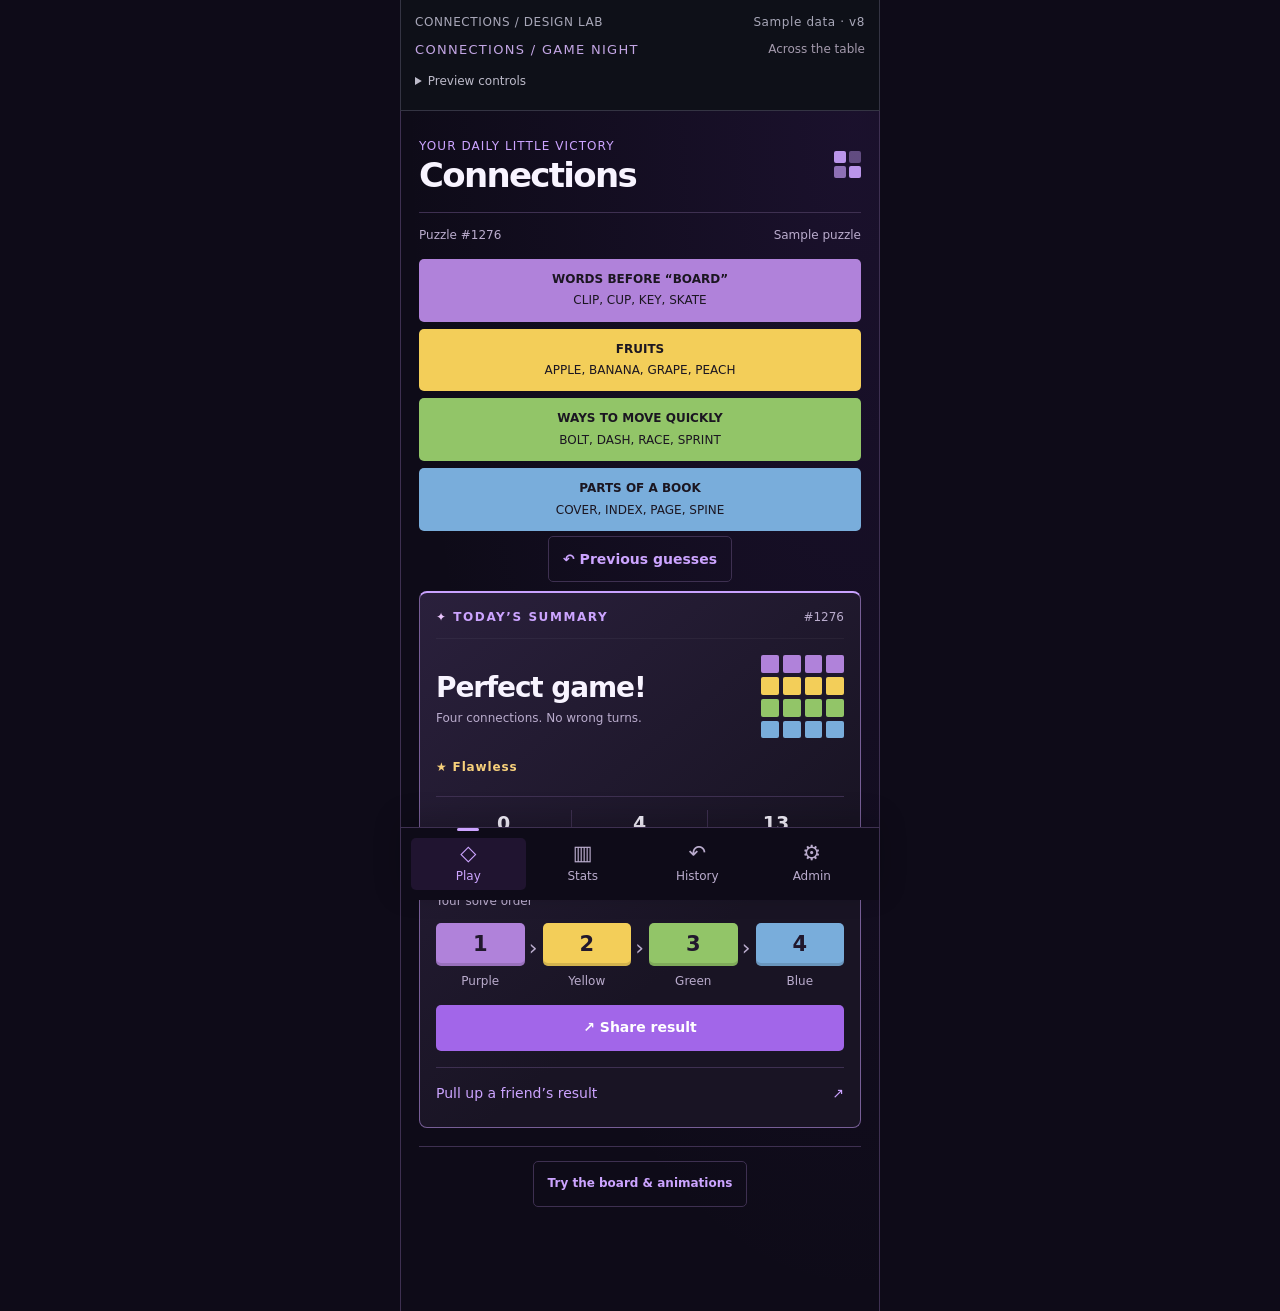
==== commit 59d0fe7f: "Restore Game Night preview before Fieldnotes redesign" ====
--- a/index.html
+++ b/index.html
@@ -6,18 +6,16 @@
 <meta name="theme-color" content="#080914">
 <meta name="robots" content="noindex,nofollow">
 <title>Connections · Purple · Personal stats</title>
-<link rel="stylesheet" href="directions.css?v=7">
-<link rel="stylesheet" href="refined.css?v=7">
-<link rel="stylesheet" href="color-order.css?v=7">
-<link rel="stylesheet" href="game-night.css?v=7">
-<link rel="stylesheet" href="fieldnotes.css?v=7">
-<script src="directions.js?v=7" defer></script>
-<script src="fieldnotes.js?v=7" defer></script>
+<link rel="stylesheet" href="directions.css?v=8">
+<link rel="stylesheet" href="refined.css?v=8">
+<link rel="stylesheet" href="color-order.css?v=8">
+<link rel="stylesheet" href="game-night.css?v=8">
+<script src="directions.js?v=8" defer></script>
 </head>
 <body data-theme="arcade">
 <header class="preview-bar">
-<div class="preview-caption"><span>CONNECTIONS / DESIGN LAB</span><span>Sample data · v7</span></div>
-<div class="refinement-label">CONNECTIONS / FIELDNOTES <span>A new visual direction</span></div>
+<div class="preview-caption"><span>CONNECTIONS / DESIGN LAB</span><span>Sample data · v8</span></div>
+<div class="refinement-label">CONNECTIONS / GAME NIGHT <span>Across the table</span></div>
 <details class="preview-controls"><summary>Preview controls</summary><div class="control-fields"><label>View as<select id="role"><option value="owner">Owner</option><option value="member">Member</option></select></label><label>Today’s state<select id="game-state"><option value="complete">Perfect finish</option><option value="unplayed">Not played</option><option value="playing">Try the board</option></select></label><button id="sound" aria-pressed="false">Sound off</button></div><p>Everything here is fictional. No real games are saved. Sound is optional; reduced-motion settings are respected.</p></details>
 </header>
 <main class="phone" id="app"></main>
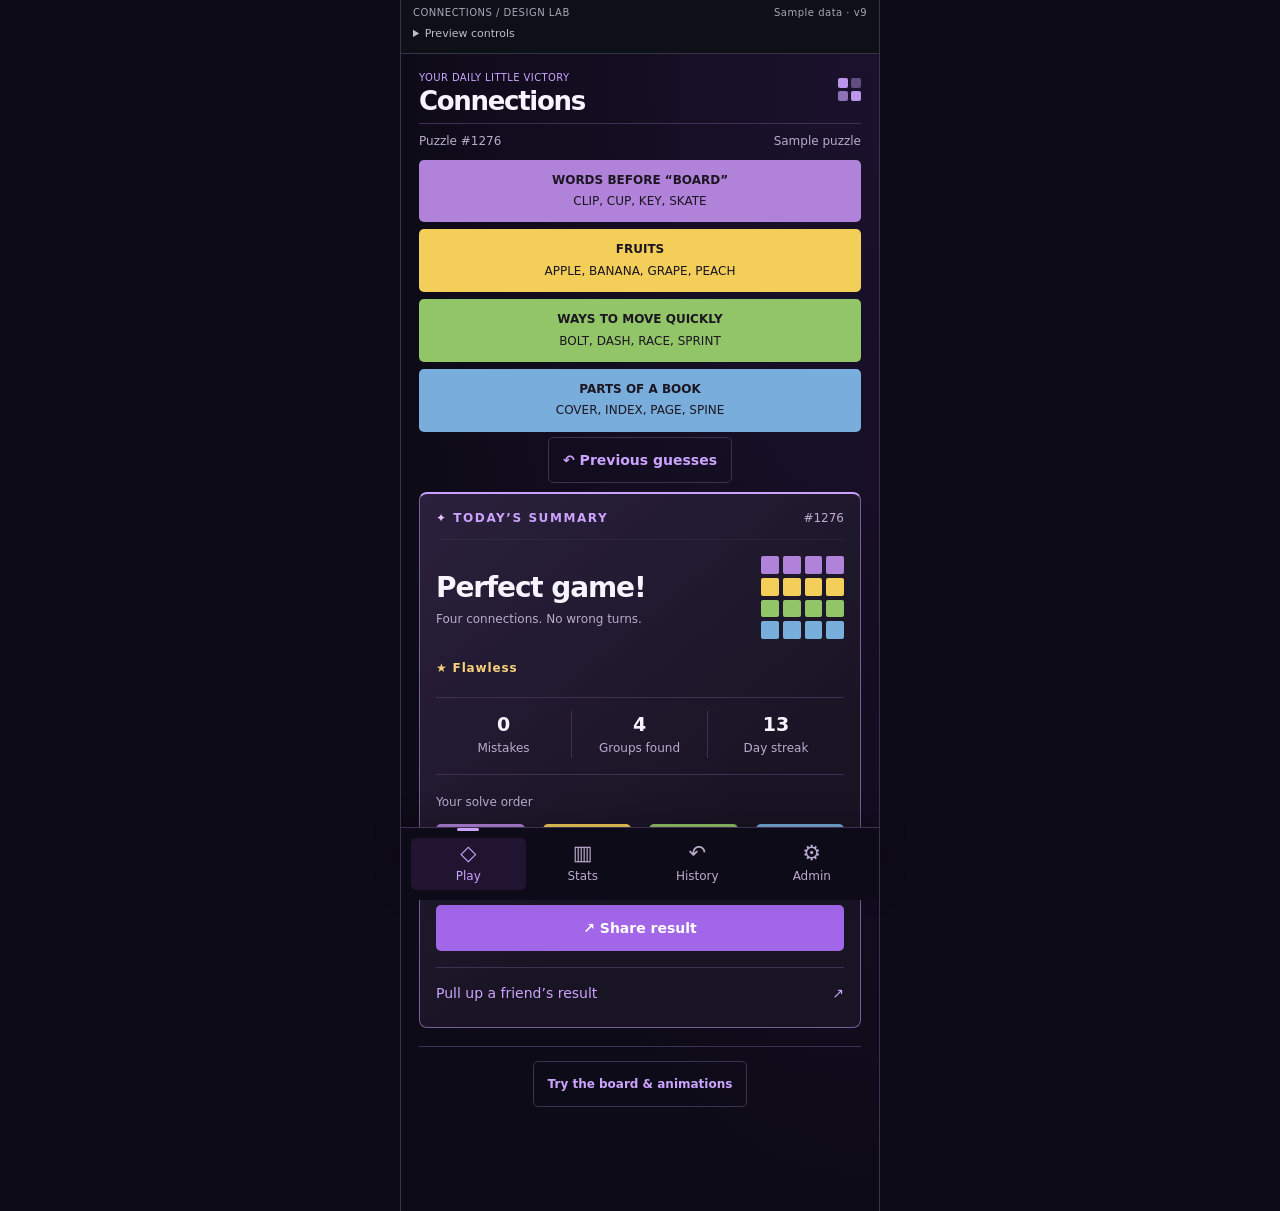
==== commit e7191672: "Compact headers and comparison filters; restore detailed guesses" ====
--- a/index.html
+++ b/index.html
@@ -6,15 +6,16 @@
 <meta name="theme-color" content="#080914">
 <meta name="robots" content="noindex,nofollow">
 <title>Connections · Purple · Personal stats</title>
-<link rel="stylesheet" href="directions.css?v=8">
-<link rel="stylesheet" href="refined.css?v=8">
-<link rel="stylesheet" href="color-order.css?v=8">
-<link rel="stylesheet" href="game-night.css?v=8">
-<script src="directions.js?v=8" defer></script>
+<link rel="stylesheet" href="directions.css?v=9">
+<link rel="stylesheet" href="refined.css?v=9">
+<link rel="stylesheet" href="color-order.css?v=9">
+<link rel="stylesheet" href="game-night.css?v=9">
+<link rel="stylesheet" href="compact.css?v=9">
+<script src="directions.js?v=9" defer></script>
 </head>
 <body data-theme="arcade">
 <header class="preview-bar">
-<div class="preview-caption"><span>CONNECTIONS / DESIGN LAB</span><span>Sample data · v8</span></div>
+<div class="preview-caption"><span>CONNECTIONS / DESIGN LAB</span><span>Sample data · v9</span></div>
 <div class="refinement-label">CONNECTIONS / GAME NIGHT <span>Across the table</span></div>
 <details class="preview-controls"><summary>Preview controls</summary><div class="control-fields"><label>View as<select id="role"><option value="owner">Owner</option><option value="member">Member</option></select></label><label>Today’s state<select id="game-state"><option value="complete">Perfect finish</option><option value="unplayed">Not played</option><option value="playing">Try the board</option></select></label><button id="sound" aria-pressed="false">Sound off</button></div><p>Everything here is fictional. No real games are saved. Sound is optional; reduced-motion settings are respected.</p></details>
 </header>
--- a/compact.css
+++ b/compact.css
@@ -0,0 +1 @@
+.phone{padding-top:10px}.app-header{margin-bottom:9px;padding-bottom:8px;gap:8px}.app-header h1{font-size:26px!important;line-height:1.1}.app-header .eyebrow{font-size:10px;letter-spacing:.04em;margin-bottom:3px}.edition{width:23px;height:23px}.context-line{margin:0 0 9px}.tabs{padding:2px;margin-bottom:9px;gap:3px}.tabs button{min-height:38px;padding:6px;font-size:12px}.preview-bar{padding:6px 12px}.preview-caption{margin:0;font-size:10px}.refinement-label{display:none}.preview-controls{margin-top:1px}.preview-controls summary{min-height:25px;font-size:11px;padding:4px 0}.filter-bar{display:flex;align-items:center;justify-content:space-between;gap:10px;margin:0 0 12px}.filter-bar>div{min-width:0}.filter-bar strong{font-size:14px;display:block;font-weight:600}.filter-bar span{display:block;font-size:11px;color:var(--muted);margin-top:3px}.filter-bar .button{min-height:42px;font-size:13px;padding:7px 11px;flex:none}.match-caption{margin-bottom:8px}.filter-label{display:block;font-size:14px;margin-bottom:8px}.filter-field{border:1px solid var(--line);border-radius:7px;margin:18px 0 0;padding:6px 12px}.filter-field legend{font-size:13px;color:var(--muted);padding:0 5px}.filter-field label{display:flex;align-items:center;gap:10px;min-height:44px;font-size:15px}.filter-field input{accent-color:var(--accent);width:18px;height:18px}.filter-field:disabled{opacity:.45}.filter-actions{display:flex;gap:10px;margin-top:20px}.filter-actions button{flex:1}.guess-detail{border:1px solid #3b3448;background:#15141f;border-radius:12px;padding:16px;margin-top:12px}.guess-detail header{display:flex;justify-content:space-between;align-items:center;gap:10px;font-size:14px}.guess-detail .correct{color:#a7d9b8}.guess-detail .one-away{color:#e8cc85}.guess-detail .not-quite{color:#e6a8b9}.guess-swatches{display:flex;gap:4px;margin-top:12px}.guess-swatches i{width:23px;height:23px;border-radius:3px}.guess-detail p{font-size:13px;line-height:1.5;font-weight:600;color:#c9c1d4;margin-bottom:0}
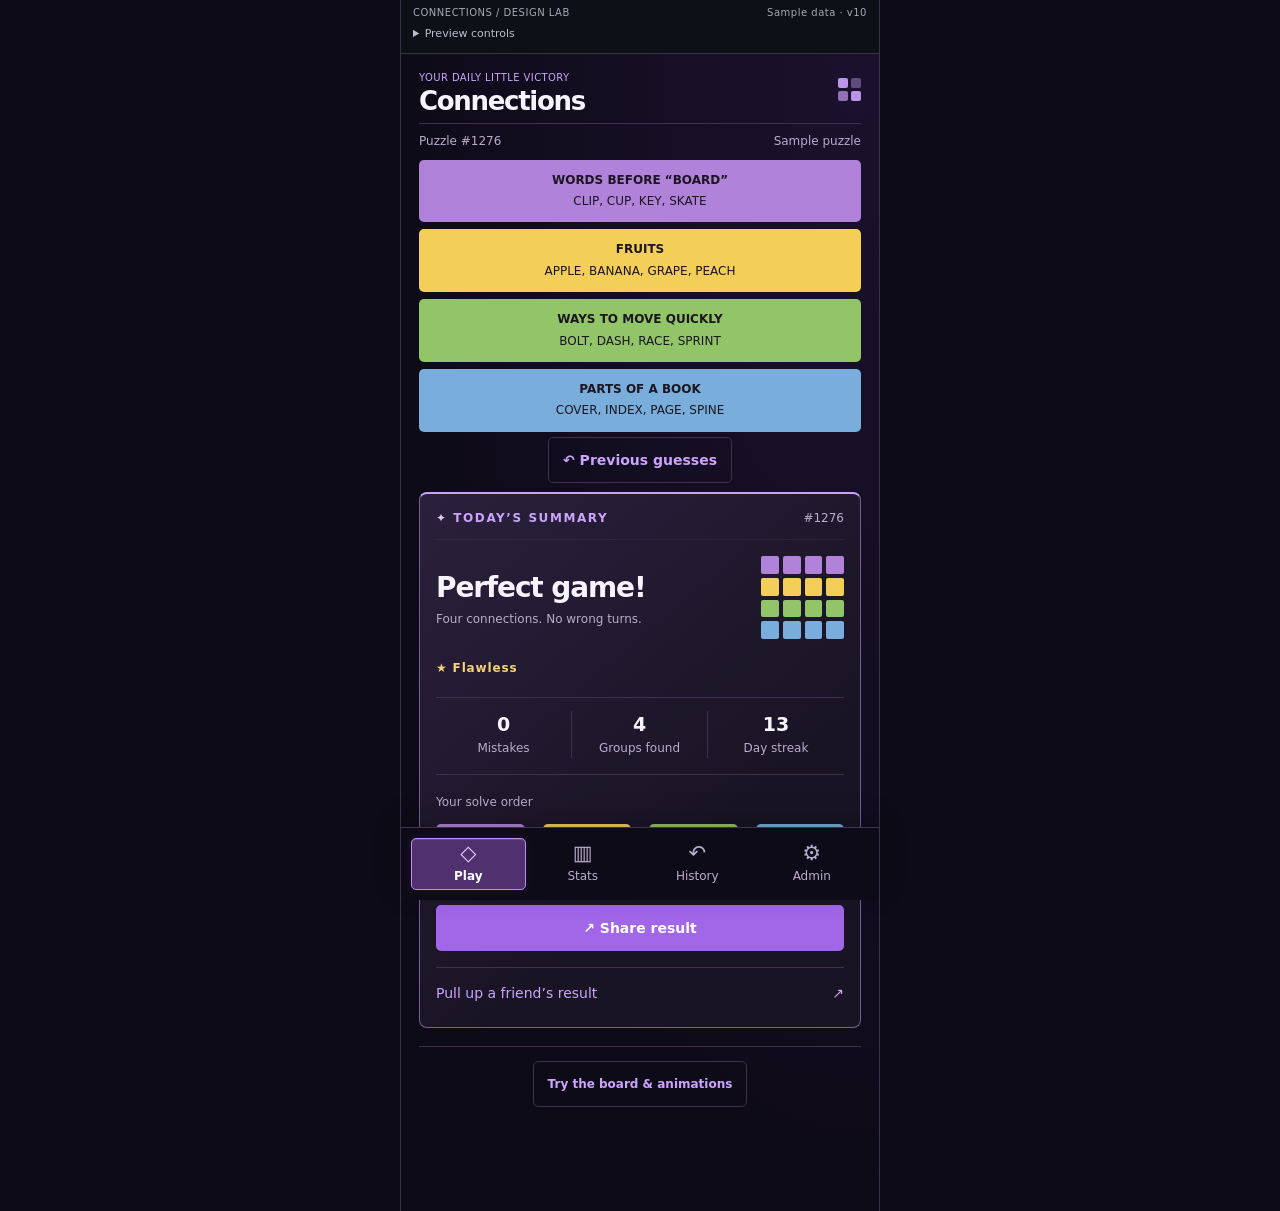
==== commit e3f29abf: "Integrate Stats tabs into header and strengthen active navigation" ====
--- a/index.html
+++ b/index.html
@@ -6,16 +6,17 @@
 <meta name="theme-color" content="#080914">
 <meta name="robots" content="noindex,nofollow">
 <title>Connections · Purple · Personal stats</title>
-<link rel="stylesheet" href="directions.css?v=9">
-<link rel="stylesheet" href="refined.css?v=9">
-<link rel="stylesheet" href="color-order.css?v=9">
-<link rel="stylesheet" href="game-night.css?v=9">
-<link rel="stylesheet" href="compact.css?v=9">
-<script src="directions.js?v=9" defer></script>
+<link rel="stylesheet" href="directions.css?v=10">
+<link rel="stylesheet" href="refined.css?v=10">
+<link rel="stylesheet" href="color-order.css?v=10">
+<link rel="stylesheet" href="game-night.css?v=10">
+<link rel="stylesheet" href="compact.css?v=10">
+<link rel="stylesheet" href="stats-header.css?v=10">
+<script src="directions.js?v=10" defer></script>
 </head>
 <body data-theme="arcade">
 <header class="preview-bar">
-<div class="preview-caption"><span>CONNECTIONS / DESIGN LAB</span><span>Sample data · v9</span></div>
+<div class="preview-caption"><span>CONNECTIONS / DESIGN LAB</span><span>Sample data · v10</span></div>
 <div class="refinement-label">CONNECTIONS / GAME NIGHT <span>Across the table</span></div>
 <details class="preview-controls"><summary>Preview controls</summary><div class="control-fields"><label>View as<select id="role"><option value="owner">Owner</option><option value="member">Member</option></select></label><label>Today’s state<select id="game-state"><option value="complete">Perfect finish</option><option value="unplayed">Not played</option><option value="playing">Try the board</option></select></label><button id="sound" aria-pressed="false">Sound off</button></div><p>Everything here is fictional. No real games are saved. Sound is optional; reduced-motion settings are respected.</p></details>
 </header>
--- a/stats-header.css
+++ b/stats-header.css
@@ -0,0 +1,2 @@
+.stats-header{display:flex;align-items:center;justify-content:space-between;gap:12px;min-height:50px;margin-bottom:12px;padding-bottom:8px}.stats-header h1{flex:none;margin:0;font-size:24px!important}.stats-header .tabs{margin:0;padding:2px;flex:1;max-width:245px;gap:2px}.stats-header .tabs button{min-height:40px;padding:6px 5px;white-space:nowrap;font-size:12px}.stats-header .tabs button:focus-visible{outline:2px solid var(--accent);outline-offset:2px}@media(max-width:350px){.stats-header{gap:9px}.stats-header h1{font-size:22px!important}.stats-header .tabs button{font-size:11px;padding-inline:3px}}
+.bottom .nav-item{border:1px solid transparent;position:relative}.bottom .nav-item.active{background:#50306f;color:#fff;border-color:#bd8df1;font-weight:700;box-shadow:inset 0 1px 0 #dec0ff30,0 0 12px #a064dc1a}.bottom .nav-item.active::before{content:none}.bottom .nav-item.active>span{color:#e5cdff}.bottom .nav-item:focus-visible{outline:2px solid #e5cdff;outline-offset:2px}
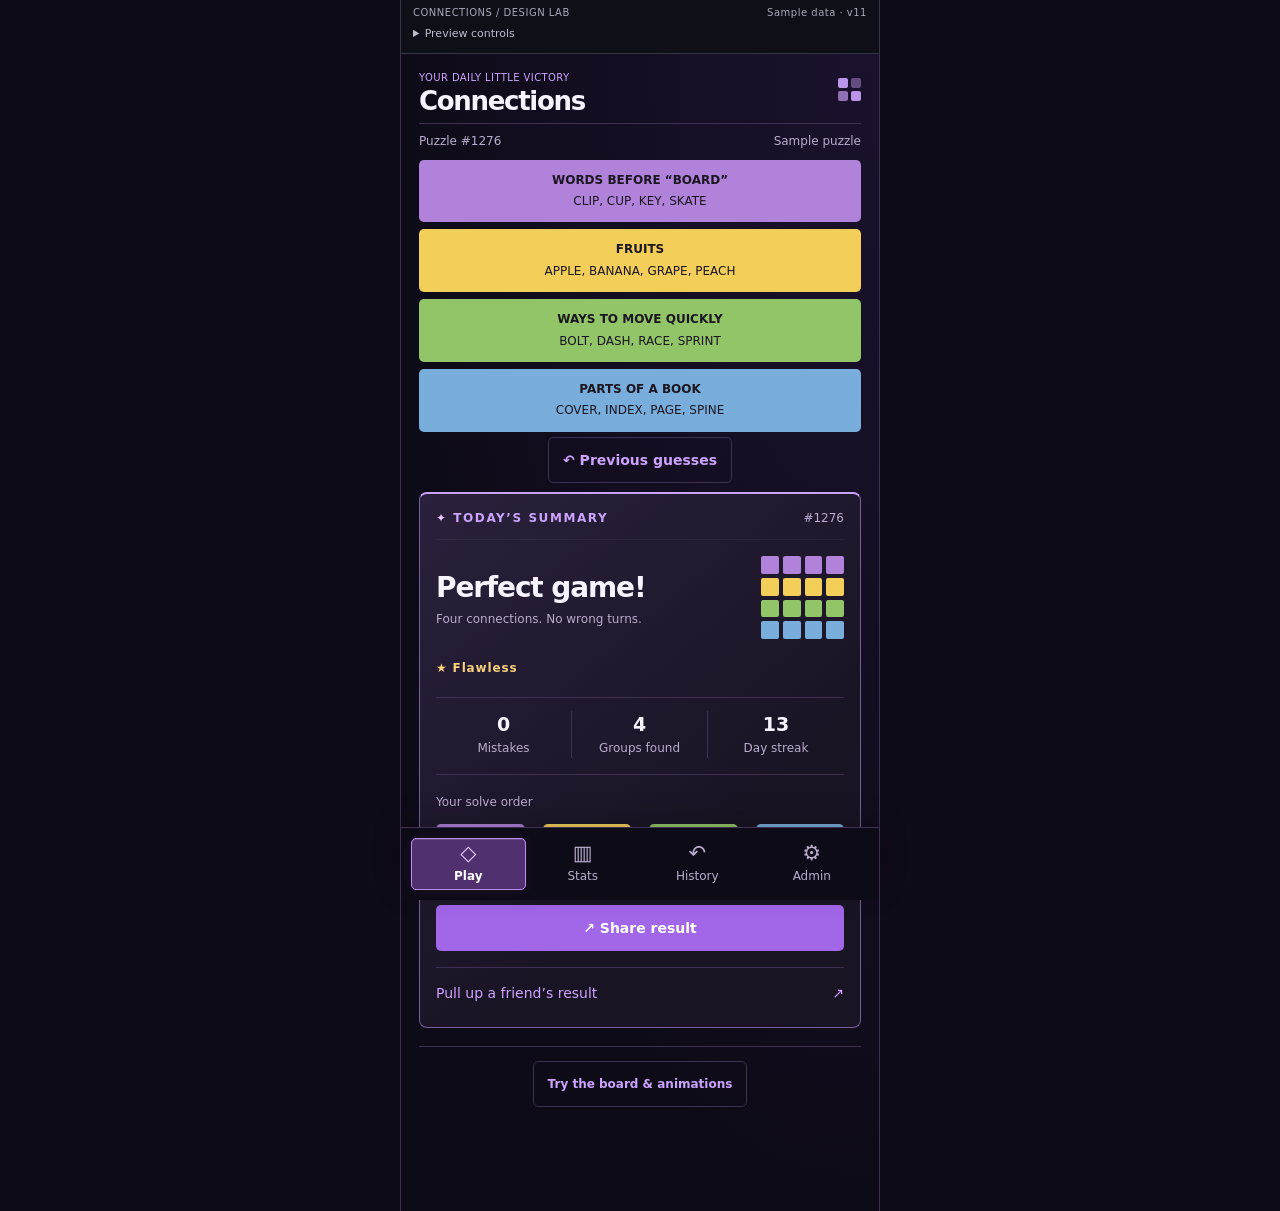
==== commit 3d2ef1fc: "Replace Stats daily card with compact result strip and screenshot" ====
--- a/index.html
+++ b/index.html
@@ -6,17 +6,18 @@
 <meta name="theme-color" content="#080914">
 <meta name="robots" content="noindex,nofollow">
 <title>Connections · Purple · Personal stats</title>
-<link rel="stylesheet" href="directions.css?v=10">
-<link rel="stylesheet" href="refined.css?v=10">
-<link rel="stylesheet" href="color-order.css?v=10">
-<link rel="stylesheet" href="game-night.css?v=10">
-<link rel="stylesheet" href="compact.css?v=10">
-<link rel="stylesheet" href="stats-header.css?v=10">
-<script src="directions.js?v=10" defer></script>
+<link rel="stylesheet" href="directions.css?v=11">
+<link rel="stylesheet" href="refined.css?v=11">
+<link rel="stylesheet" href="color-order.css?v=11">
+<link rel="stylesheet" href="game-night.css?v=11">
+<link rel="stylesheet" href="compact.css?v=11">
+<link rel="stylesheet" href="stats-header.css?v=11">
+<link rel="stylesheet" href="today-strip.css?v=11">
+<script src="directions.js?v=11" defer></script>
 </head>
 <body data-theme="arcade">
 <header class="preview-bar">
-<div class="preview-caption"><span>CONNECTIONS / DESIGN LAB</span><span>Sample data · v10</span></div>
+<div class="preview-caption"><span>CONNECTIONS / DESIGN LAB</span><span>Sample data · v11</span></div>
 <div class="refinement-label">CONNECTIONS / GAME NIGHT <span>Across the table</span></div>
 <details class="preview-controls"><summary>Preview controls</summary><div class="control-fields"><label>View as<select id="role"><option value="owner">Owner</option><option value="member">Member</option></select></label><label>Today’s state<select id="game-state"><option value="complete">Perfect finish</option><option value="unplayed">Not played</option><option value="playing">Try the board</option></select></label><button id="sound" aria-pressed="false">Sound off</button></div><p>Everything here is fictional. No real games are saved. Sound is optional; reduced-motion settings are respected.</p></details>
 </header>
--- a/today-strip.css
+++ b/today-strip.css
@@ -0,0 +1 @@
+.today-strip{width:100%;display:flex;align-items:center;gap:13px;text-align:left;border:1px solid var(--line);border-left:3px solid var(--accent);border-radius:5px;background:#241b33;color:var(--text);padding:11px 12px;min-height:78px;margin:0}.today-strip-copy{flex:1;min-width:0}.today-strip-copy>small{display:block;font-size:10px;letter-spacing:.07em;color:var(--muted);margin-bottom:4px}.today-strip-copy>strong{display:block;font-size:16px;font-weight:600;line-height:1.3}.today-strip-copy>span{display:block;font-size:12px;color:var(--muted);margin-top:3px}.today-strip .duel-mosaic{width:43px;min-height:0;gap:2px;margin:0;flex:none}.today-strip .duel-mosaic>div{gap:2px}.today-strip .duel-mosaic i{height:9px;border-radius:1px}.today-strip-arrow{color:var(--accent);font-size:22px}.today-strip:focus-visible{outline:2px solid var(--accent);outline-offset:3px}
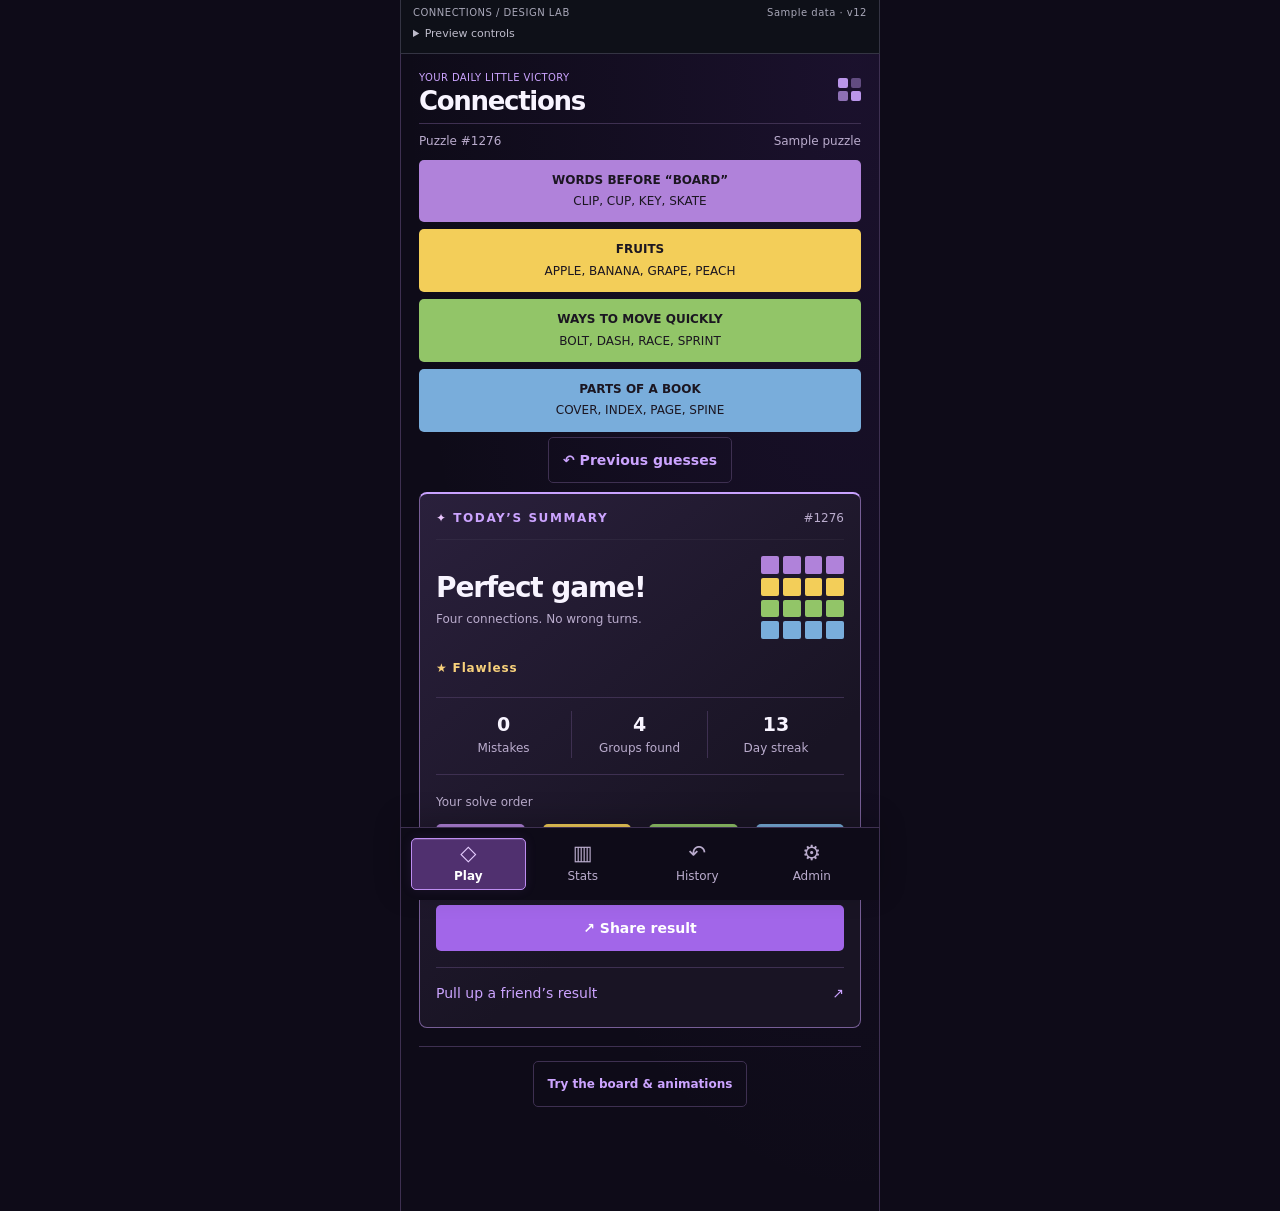
==== commit 193224dc: "Replace first-color mockup tiles with percentage bars" ====
--- a/index.html
+++ b/index.html
@@ -13,11 +13,12 @@
 <link rel="stylesheet" href="compact.css?v=11">
 <link rel="stylesheet" href="stats-header.css?v=11">
 <link rel="stylesheet" href="today-strip.css?v=11">
-<script src="directions.js?v=11" defer></script>
+<link rel="stylesheet" href="first-color-chart.css?v=12">
+<script src="directions.js?v=12" defer></script>
 </head>
 <body data-theme="arcade">
 <header class="preview-bar">
-<div class="preview-caption"><span>CONNECTIONS / DESIGN LAB</span><span>Sample data · v11</span></div>
+<div class="preview-caption"><span>CONNECTIONS / DESIGN LAB</span><span>Sample data · v12</span></div>
 <div class="refinement-label">CONNECTIONS / GAME NIGHT <span>Across the table</span></div>
 <details class="preview-controls"><summary>Preview controls</summary><div class="control-fields"><label>View as<select id="role"><option value="owner">Owner</option><option value="member">Member</option></select></label><label>Today’s state<select id="game-state"><option value="complete">Perfect finish</option><option value="unplayed">Not played</option><option value="playing">Try the board</option></select></label><button id="sound" aria-pressed="false">Sound off</button></div><p>Everything here is fictional. No real games are saved. Sound is optional; reduced-motion settings are respected.</p></details>
 </header>
--- a/first-color-chart.css
+++ b/first-color-chart.css
@@ -0,0 +1,7 @@
+.first-color-chart{display:grid;gap:10px}
+.first-color-row{display:grid;grid-template-columns:54px minmax(0,1fr) 52px;align-items:center;gap:10px;font-size:14px}
+.first-color-row>span{color:var(--muted)}
+.first-color-track{height:10px;border-radius:3px;overflow:hidden;background:#ffffff0d}
+.first-color-track i{display:block;height:100%;border-radius:inherit}
+.first-color-row strong{text-align:right;font-variant-numeric:tabular-nums;font-weight:600}
+.first-color-note{color:var(--muted);font-size:12px;line-height:1.45;margin:10px 0 0}
